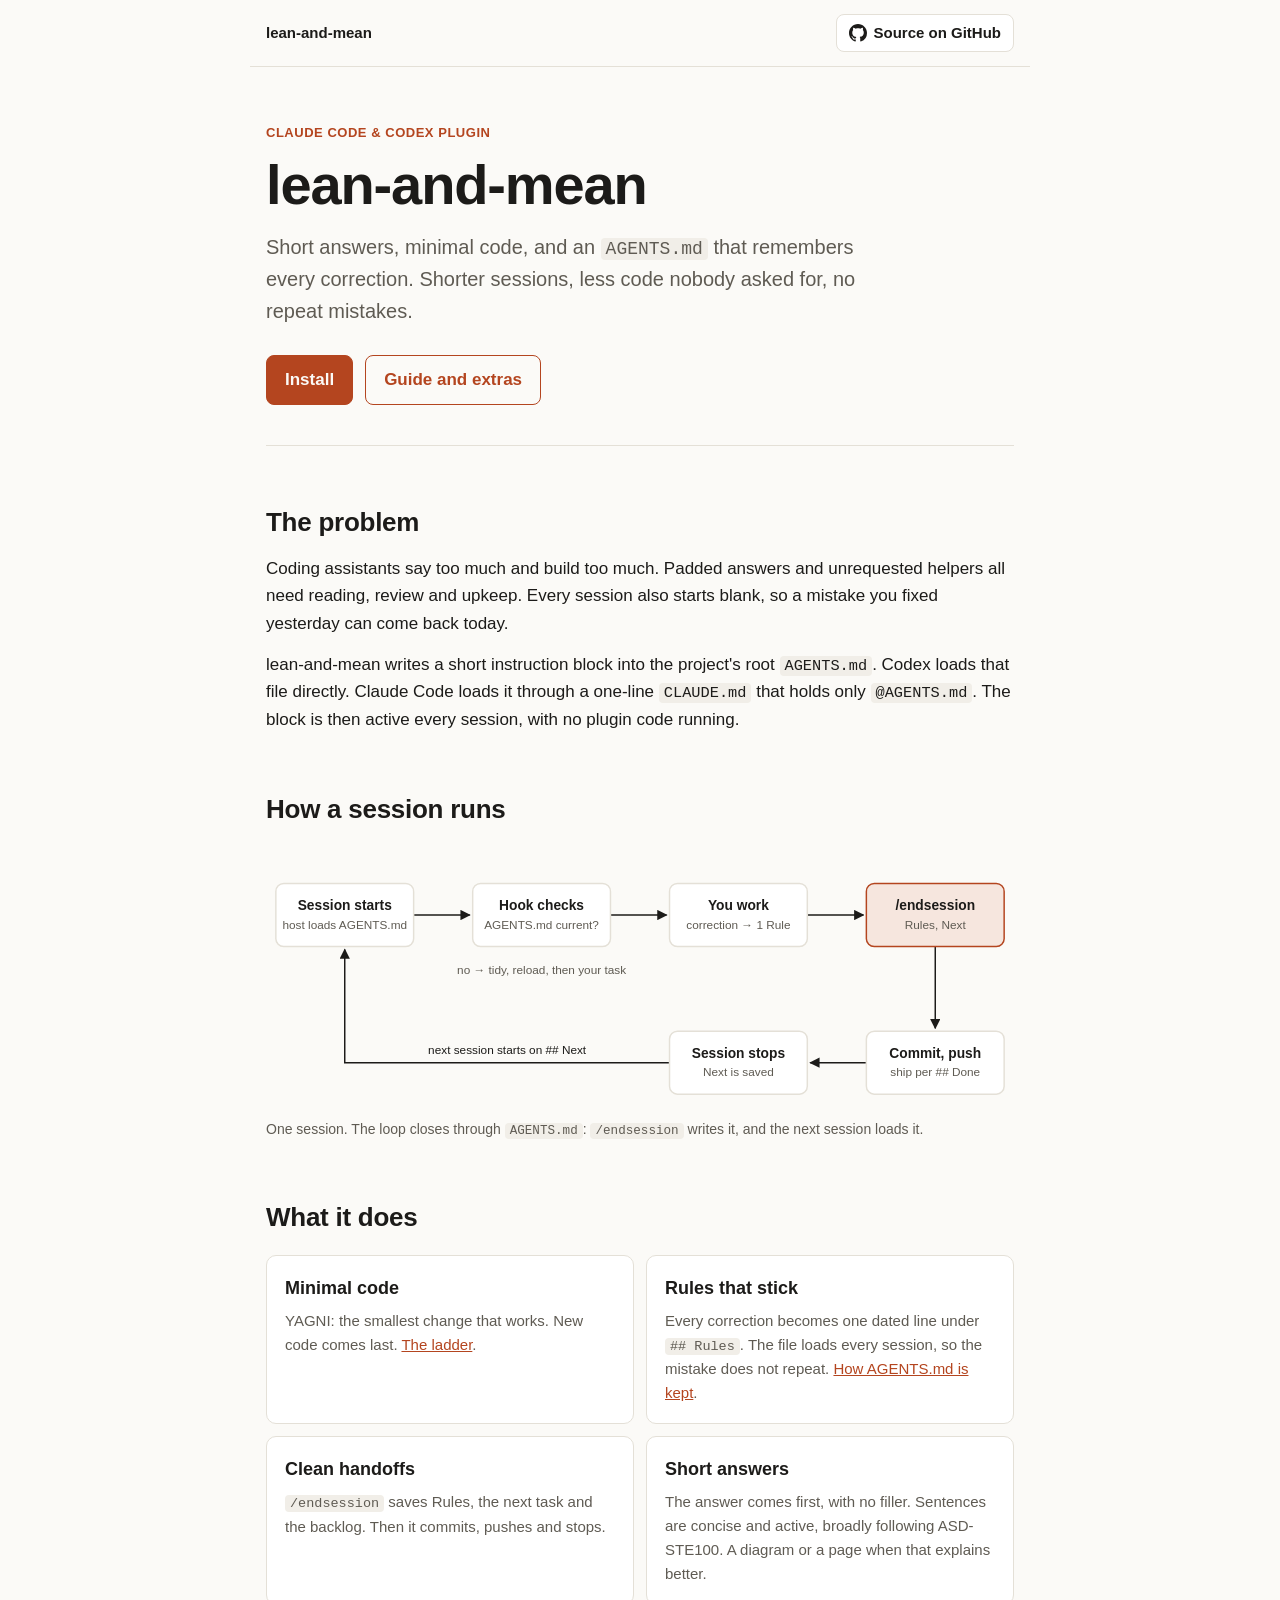
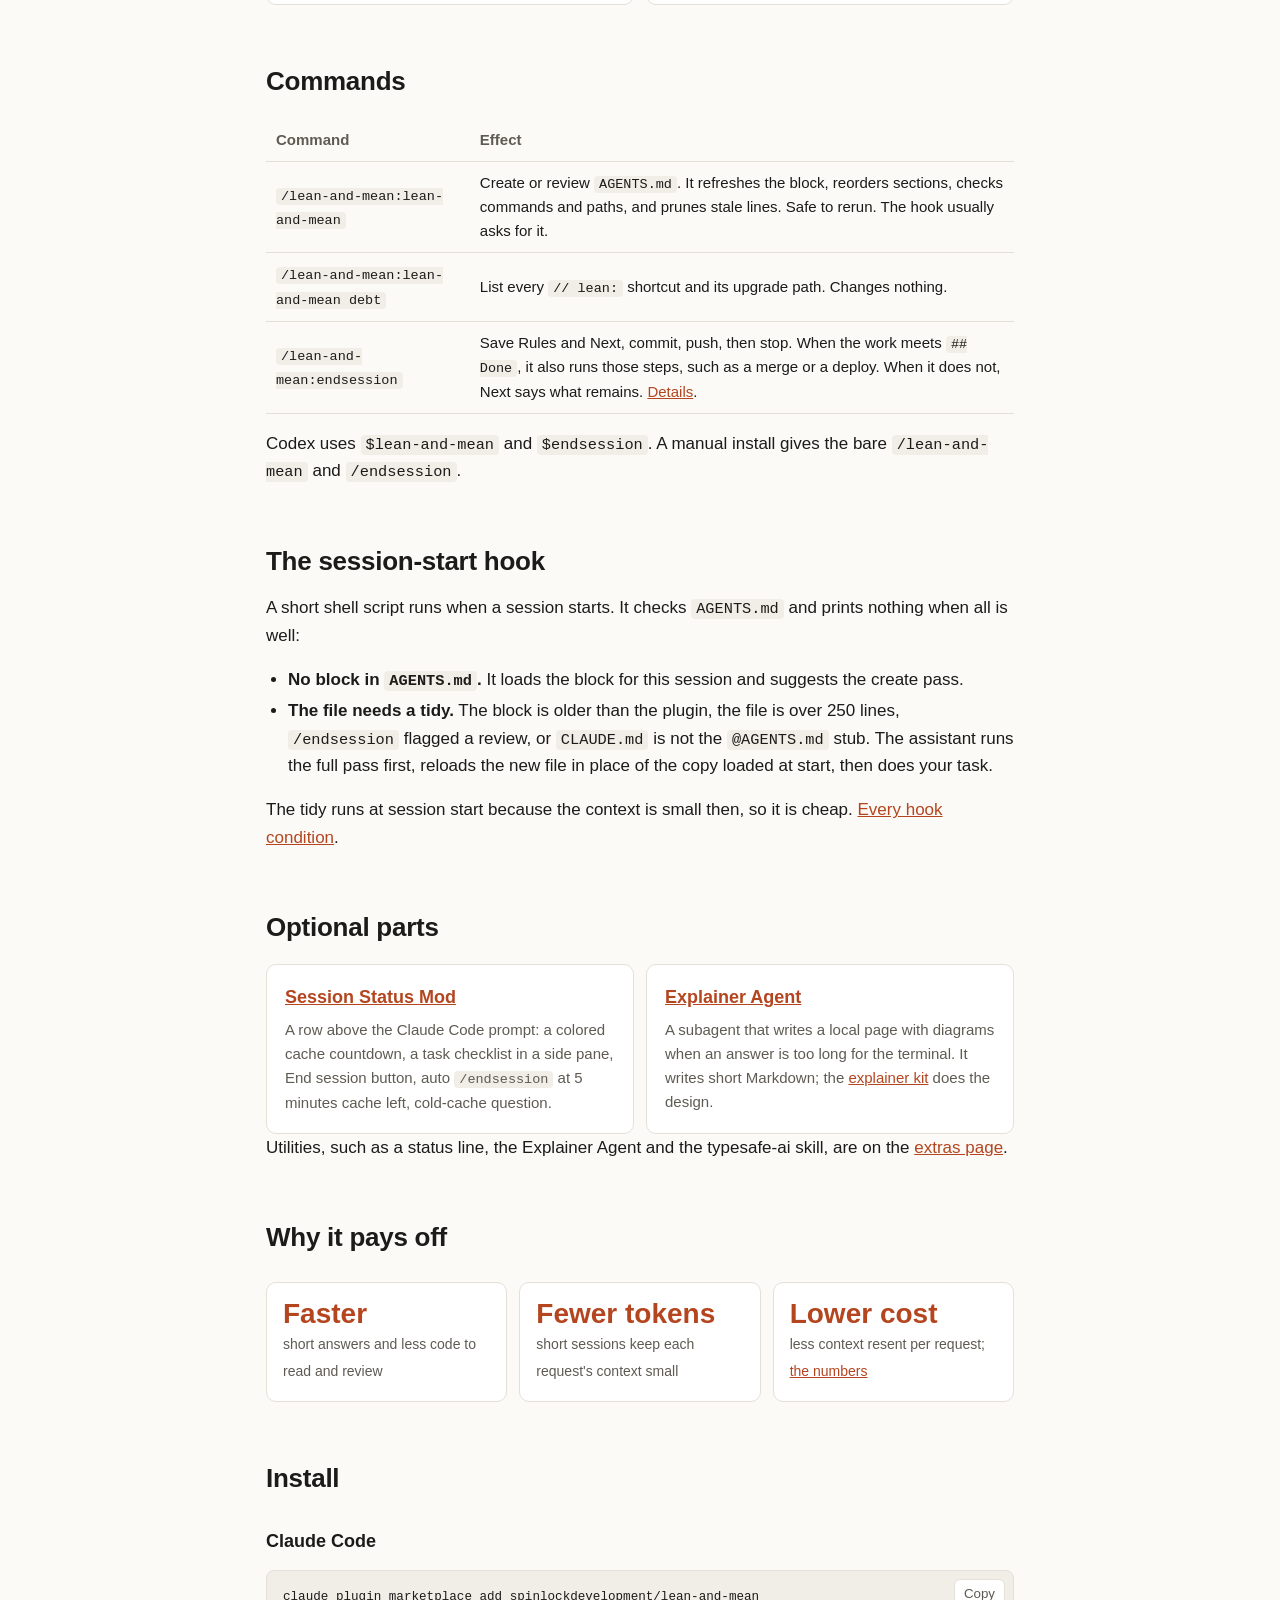
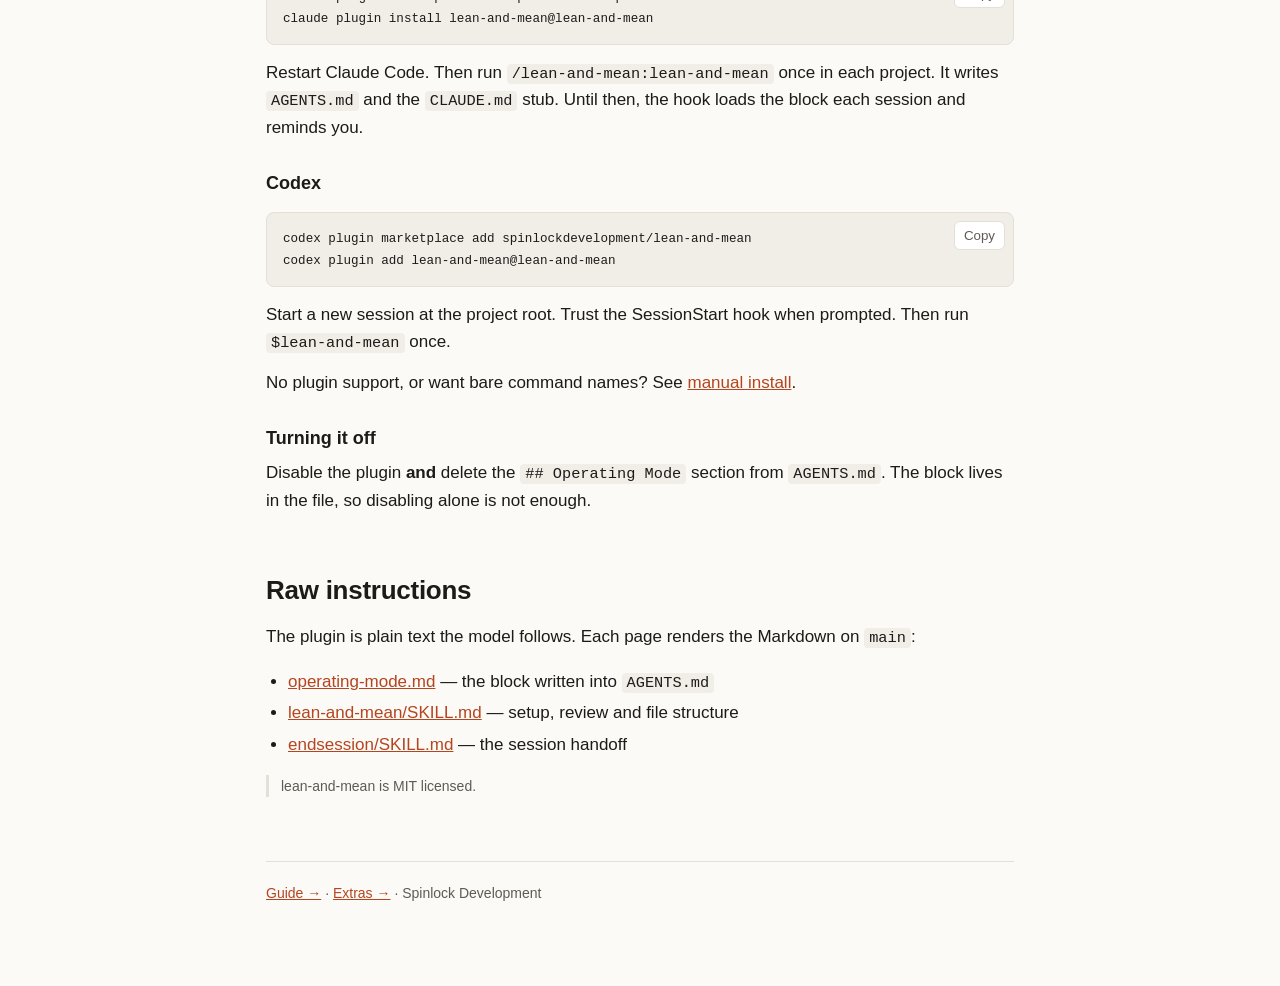
==== docs/index.html @ 6396c1b5 "Release 5.10.0: complete-change rules, checklist in a side pane Operating Mode block, after reviewin" ====
<!doctype html>
<html lang="en">
<head>
<meta charset="utf-8">
<meta name="viewport" content="width=device-width, initial-scale=1">
<title>lean-and-mean</title>
<meta name="description" content="A Claude Code and Codex plugin for concise prose, YAGNI code, and project instructions that maintain themselves. Shorter sessions, less code, fewer repeat mistakes.">
<link rel="stylesheet" href="style.css">
</head>
<body>
<nav class="topbar">
  <a class="brand" href="./">lean-and-mean</a>
  <a class="gh" href="https://github.com/spinlockdevelopment/lean-and-mean"><svg viewBox="0 0 16 16" width="18" height="18" aria-hidden="true" fill="currentColor"><path d="M8 0C3.58 0 0 3.58 0 8c0 3.54 2.29 6.53 5.47 7.59.4.07.55-.17.55-.38 0-.19-.01-.82-.01-1.49-2.01.37-2.53-.49-2.69-.94-.09-.23-.48-.94-.82-1.13-.28-.15-.68-.52-.01-.53.63-.01 1.08.58 1.23.82.72 1.21 1.87.87 2.33.66.07-.52.28-.87.51-1.07-1.78-.2-3.64-.89-3.64-3.95 0-.87.31-1.59.82-2.15-.08-.2-.36-1.02.08-2.12 0 0 .67-.21 2.2.82.64-.18 1.32-.27 2-.27.68 0 1.36.09 2 .27 1.53-1.04 2.2-.82 2.2-.82.44 1.1.16 1.92.08 2.12.51.56.82 1.27.82 2.15 0 3.07-1.87 3.75-3.65 3.95.29.25.54.73.54 1.48 0 1.07-.01 1.93-.01 2.2 0 .21.15.46.55.38A8.013 8.013 0 0016 8c0-4.42-3.58-8-8-8z"/></svg>Source on GitHub</a>
</nav>
<main>

<header>
  <div class="eyebrow">Claude Code &amp; Codex plugin</div>
  <h1>lean-and-mean</h1>
  <p class="lede">Short answers, minimal code, and an <code>AGENTS.md</code> that remembers every correction. Shorter sessions, less code nobody asked for, no repeat mistakes.</p>
  <div class="cta"><a class="btn primary" href="#install">Install</a> <a class="btn ghost" href="guide.html">Guide and extras</a></div>
</header>

<h2>The problem</h2>
<p>Coding assistants say too much and build too much. Padded answers and unrequested helpers all need reading, review and upkeep. Every session also starts blank, so a mistake you fixed yesterday can come back today.</p>
<p>lean-and-mean writes a short instruction block into the project's root <code>AGENTS.md</code>. Codex loads that file directly. Claude Code loads it through a one-line <code>CLAUDE.md</code> that holds only <code>@AGENTS.md</code>. The block is then active every session, with no plugin code running.</p>

<h2>How a session runs</h2>
<figure class="fig">
  <svg viewBox="0 0 760 260" role="img" aria-labelledby="loop-t loop-d">
    <title id="loop-t">One session with lean-and-mean</title>
    <desc id="loop-d">The session starts and the host loads AGENTS.md. The hook checks that AGENTS.md has the current block, is under 250 lines, has no review flag, and that CLAUDE.md is the stub. If any check fails, the assistant tidies AGENTS.md, reloads it, then does your task. You work, and each correction becomes one Rule line. /endsession writes Rules and Next. It commits, pushes, and ships per the Done section when the work is complete. The session stops, and the next session starts from Next.</desc>
    <defs><marker id="loop-a" viewBox="0 0 10 10" refX="9" refY="5" markerWidth="7" markerHeight="7" orient="auto-start-reverse"><path d="M0 0L10 5L0 10z" fill="currentColor"/></marker></defs>
    <g fill="none" stroke="currentColor" stroke-width="1.5" marker-end="url(#loop-a)">
      <line x1="150" y1="62" x2="207" y2="62"/>
      <line x1="350" y1="62" x2="407" y2="62"/>
      <line x1="550" y1="62" x2="607" y2="62"/>
      <line x1="680" y1="94" x2="680" y2="177"/>
      <line x1="610" y1="212" x2="553" y2="212"/>
      <polyline points="410,212 80,212 80,97"/>
    </g>
    <rect class="box" x="10" y="30" width="140" height="64" rx="8"/>
    <rect class="box" x="210" y="30" width="140" height="64" rx="8"/>
    <rect class="box" x="410" y="30" width="140" height="64" rx="8"/>
    <rect class="key" x="610" y="30" width="140" height="64" rx="8"/>
    <rect class="box" x="610" y="180" width="140" height="64" rx="8"/>
    <rect class="box" x="410" y="180" width="140" height="64" rx="8"/>
    <g text-anchor="middle" fill="currentColor">
      <text x="80" y="57" font-weight="600" font-size="14">Session starts</text>
      <text x="80" y="76" class="mut" font-size="12">host loads AGENTS.md</text>
      <text x="280" y="57" font-weight="600" font-size="14">Hook checks</text>
      <text x="280" y="76" class="mut" font-size="12">AGENTS.md current?</text>
      <text x="480" y="57" font-weight="600" font-size="14">You work</text>
      <text x="480" y="76" class="mut" font-size="12">correction → 1 Rule</text>
      <text x="680" y="57" font-weight="600" font-size="14">/endsession</text>
      <text x="680" y="76" class="mut" font-size="12">Rules, Next</text>
      <text x="680" y="207" font-weight="600" font-size="14">Commit, push</text>
      <text x="680" y="226" class="mut" font-size="12">ship per ## Done</text>
      <text x="480" y="207" font-weight="600" font-size="14">Session stops</text>
      <text x="480" y="226" class="mut" font-size="12">Next is saved</text>
      <text x="280" y="122" class="mut" font-size="12">no → tidy, reload, then your task</text>
      <text x="245" y="203" font-size="12">next session starts on ## Next</text>
    </g>
  </svg>
  <figcaption>One session. The loop closes through <code>AGENTS.md</code>: <code>/endsession</code> writes it, and the next session loads it.</figcaption>
</figure>

<h2>What it does</h2>
<div class="grid">
  <div class="card"><h3>Minimal code</h3><p>YAGNI: the smallest change that works. New code comes last. <a href="guide.html#yagni">The ladder</a>.</p></div>
  <div class="card"><h3>Rules that stick</h3><p>Every correction becomes one dated line under <code>## Rules</code>. The file loads every session, so the mistake does not repeat. <a href="guide.html#agents">How AGENTS.md is kept</a>.</p></div>
  <div class="card"><h3>Clean handoffs</h3><p><code>/endsession</code> saves Rules, the next task and the backlog. Then it commits, pushes and stops.</p></div>
  <div class="card"><h3>Short answers</h3><p>The answer comes first, with no filler. Sentences are concise and active, broadly following ASD-STE100. A diagram or a page when that explains better.</p></div>
</div>

<h2>Commands</h2>
<div class="table-wrap"><table>
  <tr><th>Command</th><th>Effect</th></tr>
  <tr><td><code>/lean-and-mean:lean-and-mean</code></td><td>Create or review <code>AGENTS.md</code>. It refreshes the block, reorders sections, checks commands and paths, and prunes stale lines. Safe to rerun. The hook usually asks for it.</td></tr>
  <tr><td><code>/lean-and-mean:lean-and-mean debt</code></td><td>List every <code>// lean:</code> shortcut and its upgrade path. Changes nothing.</td></tr>
  <tr><td><code>/lean-and-mean:endsession</code></td><td>Save Rules and Next, commit, push, then stop. When the work meets <code>## Done</code>, it also runs those steps, such as a merge or a deploy. When it does not, Next says what remains. <a href="guide.html#endsession">Details</a>.</td></tr>
</table></div>
<p>Codex uses <code>$lean-and-mean</code> and <code>$endsession</code>. A manual install gives the bare <code>/lean-and-mean</code> and <code>/endsession</code>.</p>

<h2>The session-start hook</h2>
<p>A short shell script runs when a session starts. It checks <code>AGENTS.md</code> and prints nothing when all is well:</p>
<ul>
  <li><b>No block in <code>AGENTS.md</code>.</b> It loads the block for this session and suggests the create pass.</li>
  <li><b>The file needs a tidy.</b> The block is older than the plugin, the file is over 250 lines, <code>/endsession</code> flagged a review, or <code>CLAUDE.md</code> is not the <code>@AGENTS.md</code> stub. The assistant runs the full pass first, reloads the new file in place of the copy loaded at start, then does your task.</li>
</ul>
<p>The tidy runs at session start because the context is small then, so it is cheap. <a href="guide.html#hook">Every hook condition</a>.</p>

<h2 id="extras">Optional parts</h2>
<div class="grid">
  <div class="card"><h3><a href="guide.html#band">Session Status Mod</a></h3><p>A row above the Claude Code prompt: a colored cache countdown, a task checklist in a side pane, End session button, auto <code>/endsession</code> at 5 minutes cache left, cold-cache question.</p></div>
  <div class="card"><h3><a href="guide.html#explainer">Explainer Agent</a></h3><p>A subagent that writes a local page with diagrams when an answer is too long for the terminal. It writes short Markdown; the <a href="explainer/">explainer kit</a> does the design.</p></div>
</div>
<p>Utilities, such as a status line, the Explainer Agent and the typesafe-ai skill, are on the <a href="extras.html">extras page</a>.</p>

<h2>Why it pays off</h2>
<div class="stats">
  <div class="stat"><b>Faster</b><span>short answers and less code to read and review</span></div>
  <div class="stat"><b>Fewer tokens</b><span>short sessions keep each request's context small</span></div>
  <div class="stat"><b>Lower cost</b><span>less context resent per request; <a href="guide.html#cost">the numbers</a></span></div>
</div>

<h2 id="install">Install</h2>
<h3>Claude Code</h3>
<pre><code>claude plugin marketplace add spinlockdevelopment/lean-and-mean
claude plugin install lean-and-mean@lean-and-mean</code></pre>
<p>Restart Claude Code. Then run <code>/lean-and-mean:lean-and-mean</code> once in each project. It writes <code>AGENTS.md</code> and the <code>CLAUDE.md</code> stub. Until then, the hook loads the block each session and reminds you.</p>
<h3>Codex</h3>
<pre><code>codex plugin marketplace add spinlockdevelopment/lean-and-mean
codex plugin add lean-and-mean@lean-and-mean</code></pre>
<p>Start a new session at the project root. Trust the SessionStart hook when prompted. Then run <code>$lean-and-mean</code> once.</p>
<p>No plugin support, or want bare command names? See <a href="guide.html#manual">manual install</a>.</p>

<h3>Turning it off</h3>
<p>Disable the plugin <b>and</b> delete the <code>## Operating Mode</code> section from <code>AGENTS.md</code>. The block lives in the file, so disabling alone is not enough.</p>

<h2>Raw instructions</h2>
<p>The plugin is plain text the model follows. Each page renders the Markdown on <code>main</code>:</p>
<ul>
  <li><a href="md.html?f=operating-mode">operating-mode.md</a> — the block written into <code>AGENTS.md</code></li>
  <li><a href="md.html?f=lean-and-mean">lean-and-mean/SKILL.md</a> — setup, review and file structure</li>
  <li><a href="md.html?f=endsession">endsession/SKILL.md</a> — the session handoff</li>
</ul>
<p class="note">lean-and-mean is MIT licensed.</p>

<footer><a href="guide.html">Guide →</a> · <a href="extras.html">Extras →</a> · Spinlock Development</footer>

</main>
<script>
document.querySelectorAll('pre:not(.mock)').forEach(function (pre) {
  var b = document.createElement('button');
  b.className = 'copy'; b.type = 'button'; b.textContent = 'Copy';
  b.setAttribute('aria-label', 'Copy commands');
  b.addEventListener('click', function () {
    navigator.clipboard.writeText(pre.querySelector('code').innerText).then(function () {
      b.textContent = 'Copied'; setTimeout(function () { b.textContent = 'Copy'; }, 1500);
    }, function () { b.textContent = 'Select and copy'; });
  });
  pre.appendChild(b);
});
</script>
</body>
</html>
---- docs/style.css ----
:root {
  --bg: #fbfaf7; --fg: #1c1b19; --muted: #5f5b53; --line: #e4e0d7;
  --card: #ffffff; --accent: #b4451f; --accent-soft: #f6e6de; --code: #f1eee8;
}
@media (prefers-color-scheme: dark) {
  :root:not([data-theme="light"]) {
    --bg: #171614; --fg: #ece8e1; --muted: #a39d92; --line: #2e2b27;
    --card: #1f1d1a; --accent: #e8784f; --accent-soft: #3a241b; --code: #25221e;
  }
}
:root[data-theme="dark"] {
  --bg: #171614; --fg: #ece8e1; --muted: #a39d92; --line: #2e2b27;
  --card: #1f1d1a; --accent: #e8784f; --accent-soft: #3a241b; --code: #25221e;
}
* { box-sizing: border-box; }
body {
  margin: 0; background: var(--bg); color: var(--fg);
  font: 17px/1.6 -apple-system, BlinkMacSystemFont, "Segoe UI", Roboto, Helvetica, Arial, sans-serif;
}
main { max-width: 780px; margin: 0 auto; padding: 0 16px 64px; }
.topbar { display: flex; justify-content: space-between; align-items: center; max-width: 780px; margin: 0 auto; padding: 14px 16px; border-bottom: 1px solid var(--line); font-size: 15px; font-weight: 600; }
.topbar a { text-decoration: none; }
.topbar .brand { color: var(--fg); }
.topbar .gh { display: inline-flex; align-items: center; gap: 7px; padding: 6px 12px; border: 1px solid var(--line); border-radius: 8px; color: var(--fg); background: var(--card); }
.topbar .gh:hover { border-color: var(--accent); color: var(--accent); }
header { padding: 56px 0 40px; border-bottom: 1px solid var(--line); }
.eyebrow { color: var(--accent); font-weight: 600; letter-spacing: .04em; text-transform: uppercase; font-size: 13px; }
h1 { font-size: clamp(36px, 7vw, 56px); line-height: 1.05; margin: 12px 0 16px; letter-spacing: -0.02em; }
h2 { font-size: 26px; margin: 56px 0 12px; letter-spacing: -0.01em; }
h3 { font-size: 18px; margin: 28px 0 6px; }
p { margin: 0 0 14px; }
.lede { font-size: 20px; color: var(--muted); max-width: 640px; }
a { color: var(--accent); }
.cta { display: flex; flex-wrap: wrap; gap: 12px; margin-top: 28px; }
.btn { display: inline-block; padding: 10px 18px; border-radius: 8px; text-decoration: none; font-weight: 600; border: 1px solid var(--accent); }
.btn.primary { background: var(--accent); color: var(--bg); }
.btn.ghost { color: var(--accent); }
.stats { display: grid; grid-template-columns: repeat(3, 1fr); gap: 12px; margin: 24px 0 8px; }
.stat { background: var(--card); border: 1px solid var(--line); border-radius: 10px; padding: 16px; }
.stat b { display: block; font-size: 28px; color: var(--accent); line-height: 1.1; }
.stat span { color: var(--muted); font-size: 14px; }
.grid { display: grid; grid-template-columns: repeat(2, 1fr); gap: 12px; margin-top: 16px; }
@media (max-width: 560px) { .grid, .stats { grid-template-columns: 1fr; } }
.card { background: var(--card); border: 1px solid var(--line); border-radius: 10px; padding: 18px; }
.card h3 { margin-top: 0; }
.card p { color: var(--muted); font-size: 15px; margin: 0; }
.table-wrap { overflow-x: auto; margin: 16px 0; }
table { width: 100%; border-collapse: collapse; font-size: 15px; font-variant-numeric: tabular-nums; }
th, td { text-align: left; padding: 9px 10px; border-bottom: 1px solid var(--line); }
th { color: var(--muted); font-weight: 600; }
td.num, th.num { text-align: right; }
tr.hl td { background: var(--accent-soft); }
code { background: var(--code); padding: 1px 5px; border-radius: 4px; font-size: .9em; font-family: ui-monospace, SFMono-Regular, Menlo, Consolas, monospace; }
pre { position: relative; background: var(--code); border: 1px solid var(--line); border-radius: 8px; padding: 14px 16px; overflow-x: auto; font-size: 14px; }
pre code { background: none; padding: 0; }
.copy { position: absolute; top: 8px; right: 8px; font: 600 12px/1 inherit; padding: 6px 9px; border-radius: 6px; border: 1px solid var(--line); background: var(--card); color: var(--muted); cursor: pointer; }
.note { color: var(--muted); font-size: 14px; border-left: 3px solid var(--line); padding-left: 12px; }
ul, ol { padding-left: 22px; } li { margin: 4px 0; }
footer { margin-top: 64px; padding-top: 20px; border-top: 1px solid var(--line); color: var(--muted); font-size: 14px; }
figure.fig { margin: 24px 0; overflow-x: auto; }
.fig svg { display: block; width: 100%; min-width: 520px; height: auto; color: var(--fg); font: 13px -apple-system, BlinkMacSystemFont, "Segoe UI", Roboto, Helvetica, Arial, sans-serif; }
.fig figcaption { color: var(--muted); font-size: 14px; margin-top: 8px; }
.fig .box { fill: var(--card); stroke: var(--line); stroke-width: 1.5; }
.fig .key { fill: var(--accent-soft); stroke: var(--accent); stroke-width: 1.5; }
.fig .acc { fill: var(--accent); }
.fig .acc-s { stroke: var(--accent); }
.fig .ln { stroke: var(--line); }
.fig .mut { fill: var(--muted); }
.fig .bar:hover { opacity: .8; }
:focus-visible { outline: 2px solid var(--accent); outline-offset: 2px; }
.tabs { display: flex; flex-wrap: wrap; gap: 8px; margin: 24px 0; }
.tabs a { padding: 6px 12px; border: 1px solid var(--line); border-radius: 8px; text-decoration: none; font-size: 15px; font-weight: 600; background: var(--card); }
.tabs a[aria-current] { background: var(--accent); border-color: var(--accent); color: var(--bg); }
.md h1 { font-size: 30px; margin-top: 32px; }
.md h2 { font-size: 22px; margin-top: 40px; }
.md pre { font-size: 13px; }
.md table { margin: 16px 0; display: block; overflow-x: auto; }
.fm { display: grid; grid-template-columns: max-content 1fr; gap: 6px 16px; background: var(--card); border: 1px solid var(--line); border-radius: 10px; padding: 14px 16px; font-size: 14px; }
.fm dt { color: var(--muted); font-weight: 600; }
.fm dd { margin: 0; }
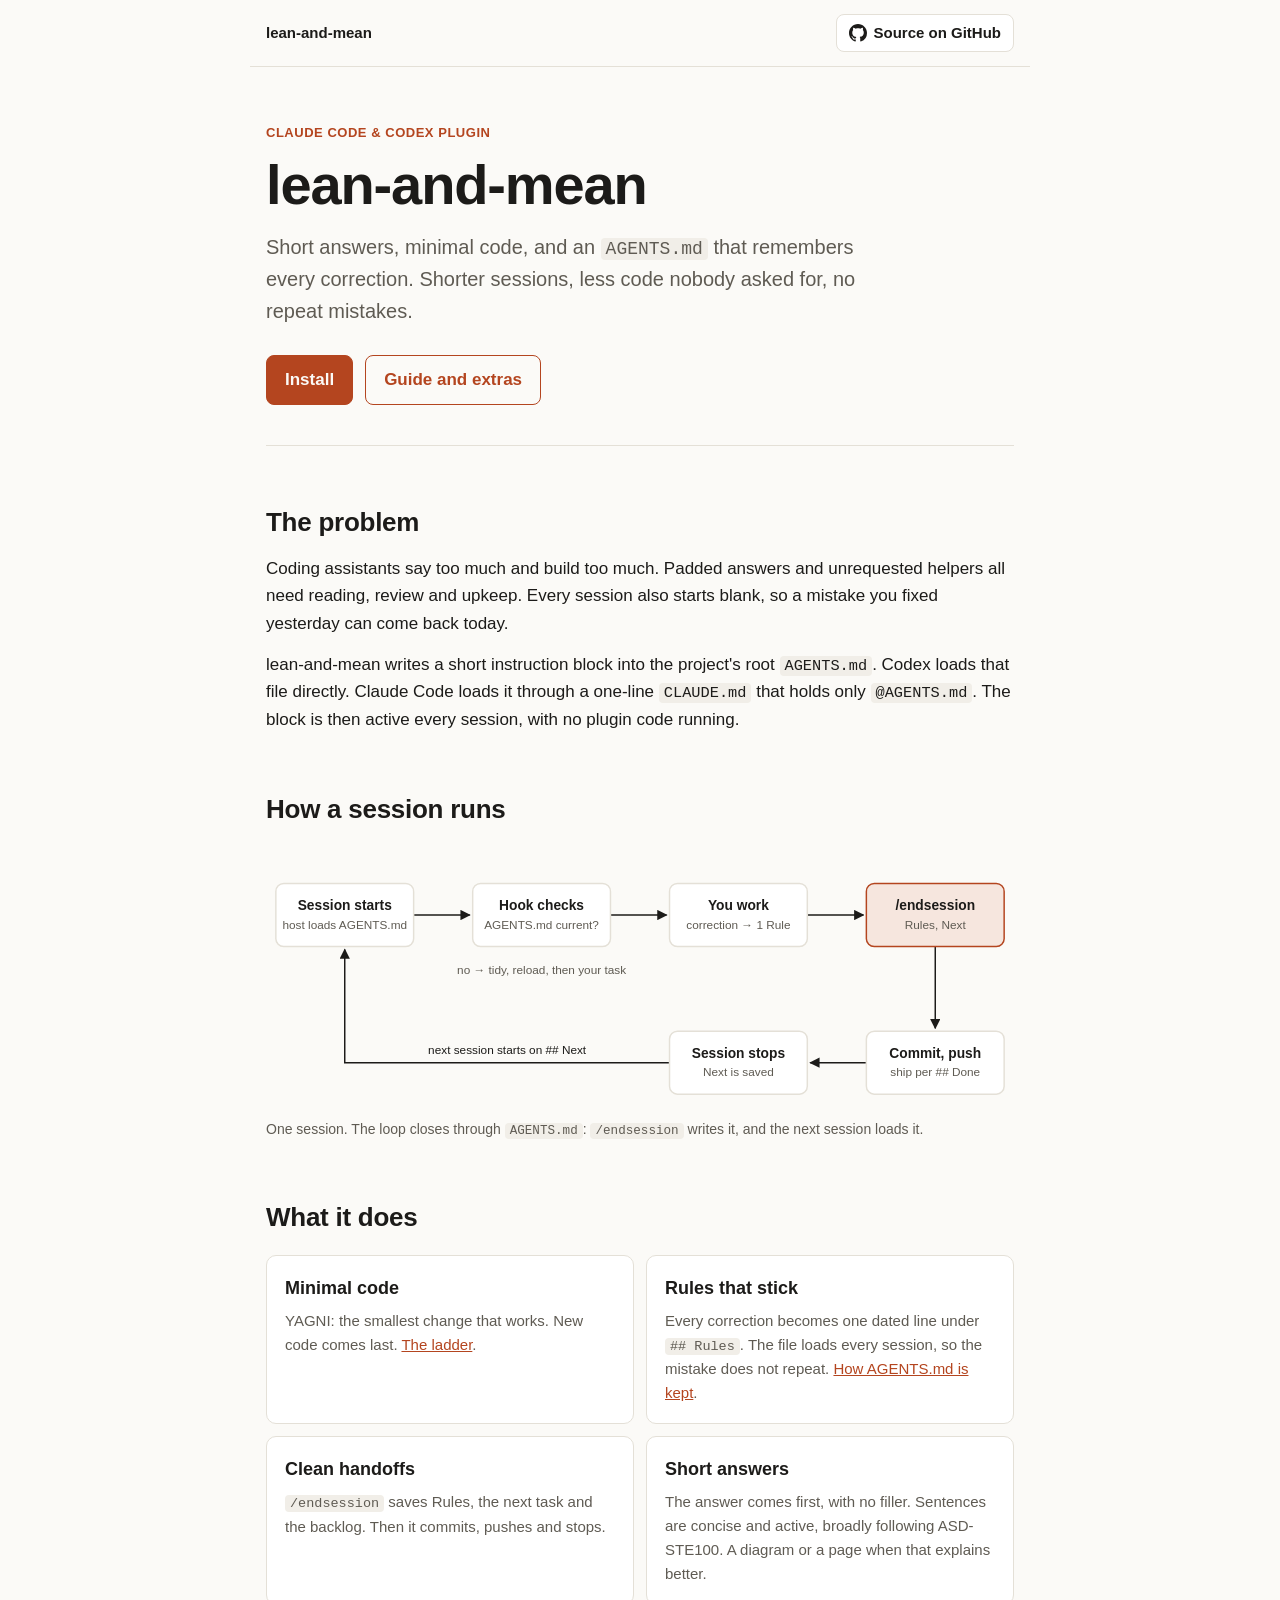
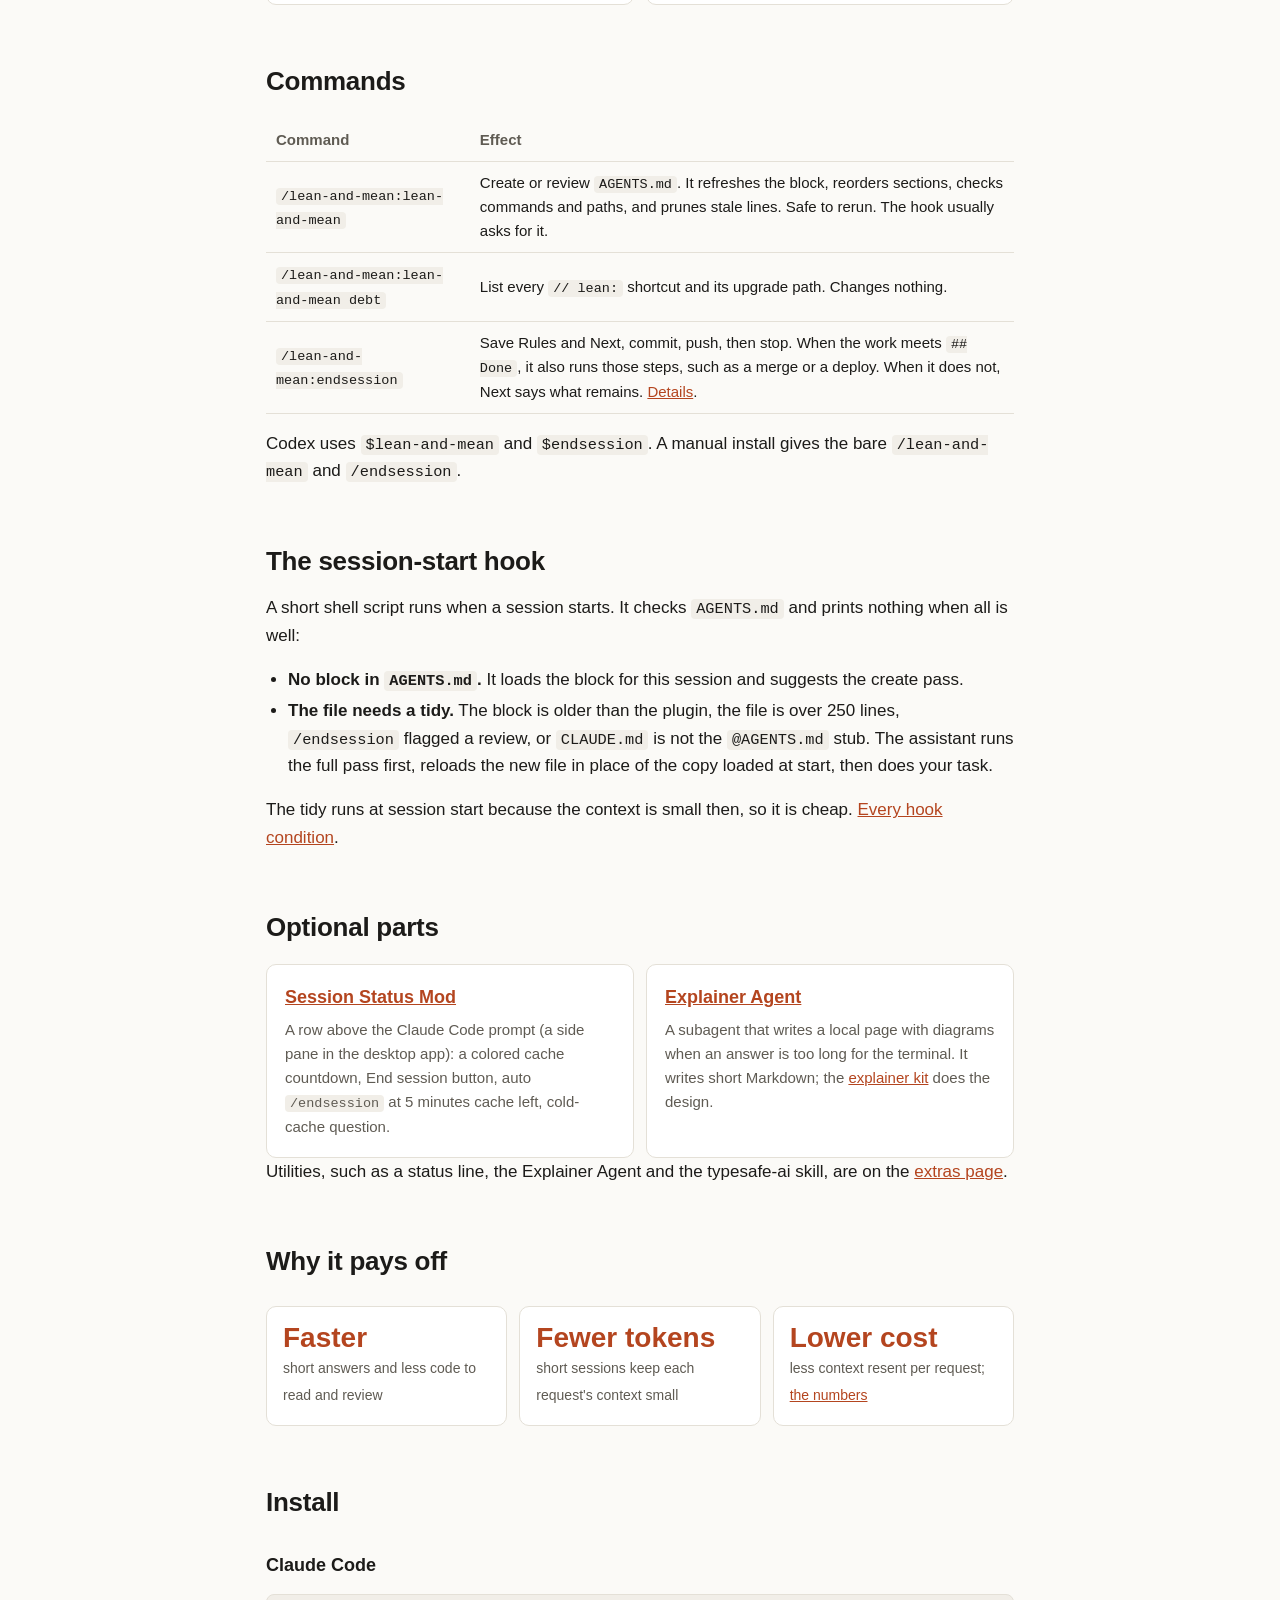
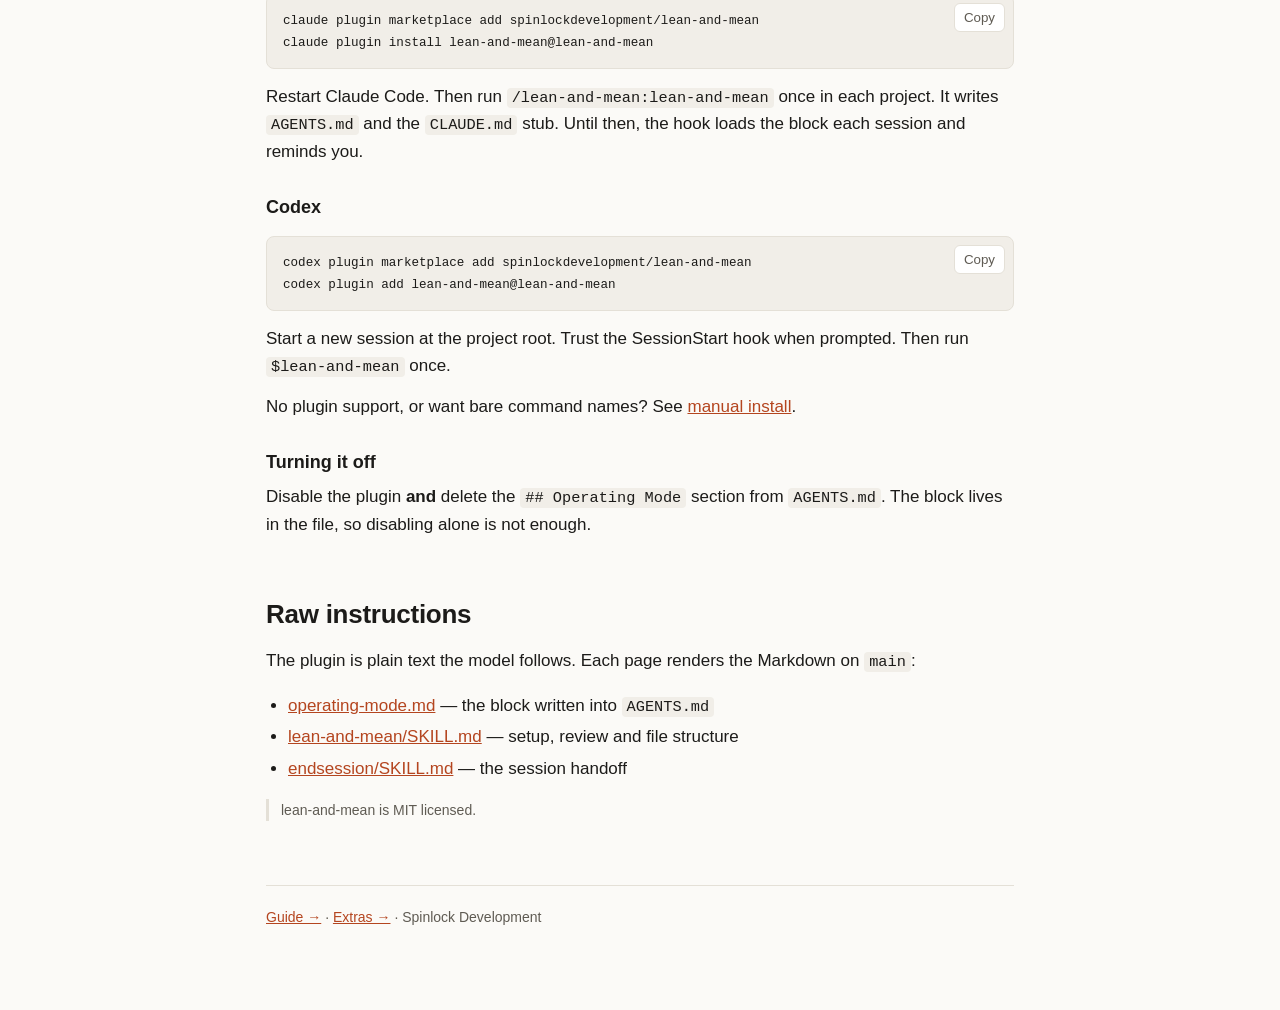
==== commit f897b5a2: "Release 5.11.0: drop the Haiku checklist, Session pane on desktop, weekly limit in the status line T" ====
--- a/docs/index.html
+++ b/docs/index.html
@@ -92,7 +92,7 @@
 
 <h2 id="extras">Optional parts</h2>
 <div class="grid">
-  <div class="card"><h3><a href="guide.html#band">Session Status Mod</a></h3><p>A row above the Claude Code prompt: a colored cache countdown, a task checklist in a side pane, End session button, auto <code>/endsession</code> at 5 minutes cache left, cold-cache question.</p></div>
+  <div class="card"><h3><a href="guide.html#band">Session Status Mod</a></h3><p>A row above the Claude Code prompt (a side pane in the desktop app): a colored cache countdown, End session button, auto <code>/endsession</code> at 5 minutes cache left, cold-cache question.</p></div>
   <div class="card"><h3><a href="guide.html#explainer">Explainer Agent</a></h3><p>A subagent that writes a local page with diagrams when an answer is too long for the terminal. It writes short Markdown; the <a href="explainer/">explainer kit</a> does the design.</p></div>
 </div>
 <p>Utilities, such as a status line, the Explainer Agent and the typesafe-ai skill, are on the <a href="extras.html">extras page</a>.</p>
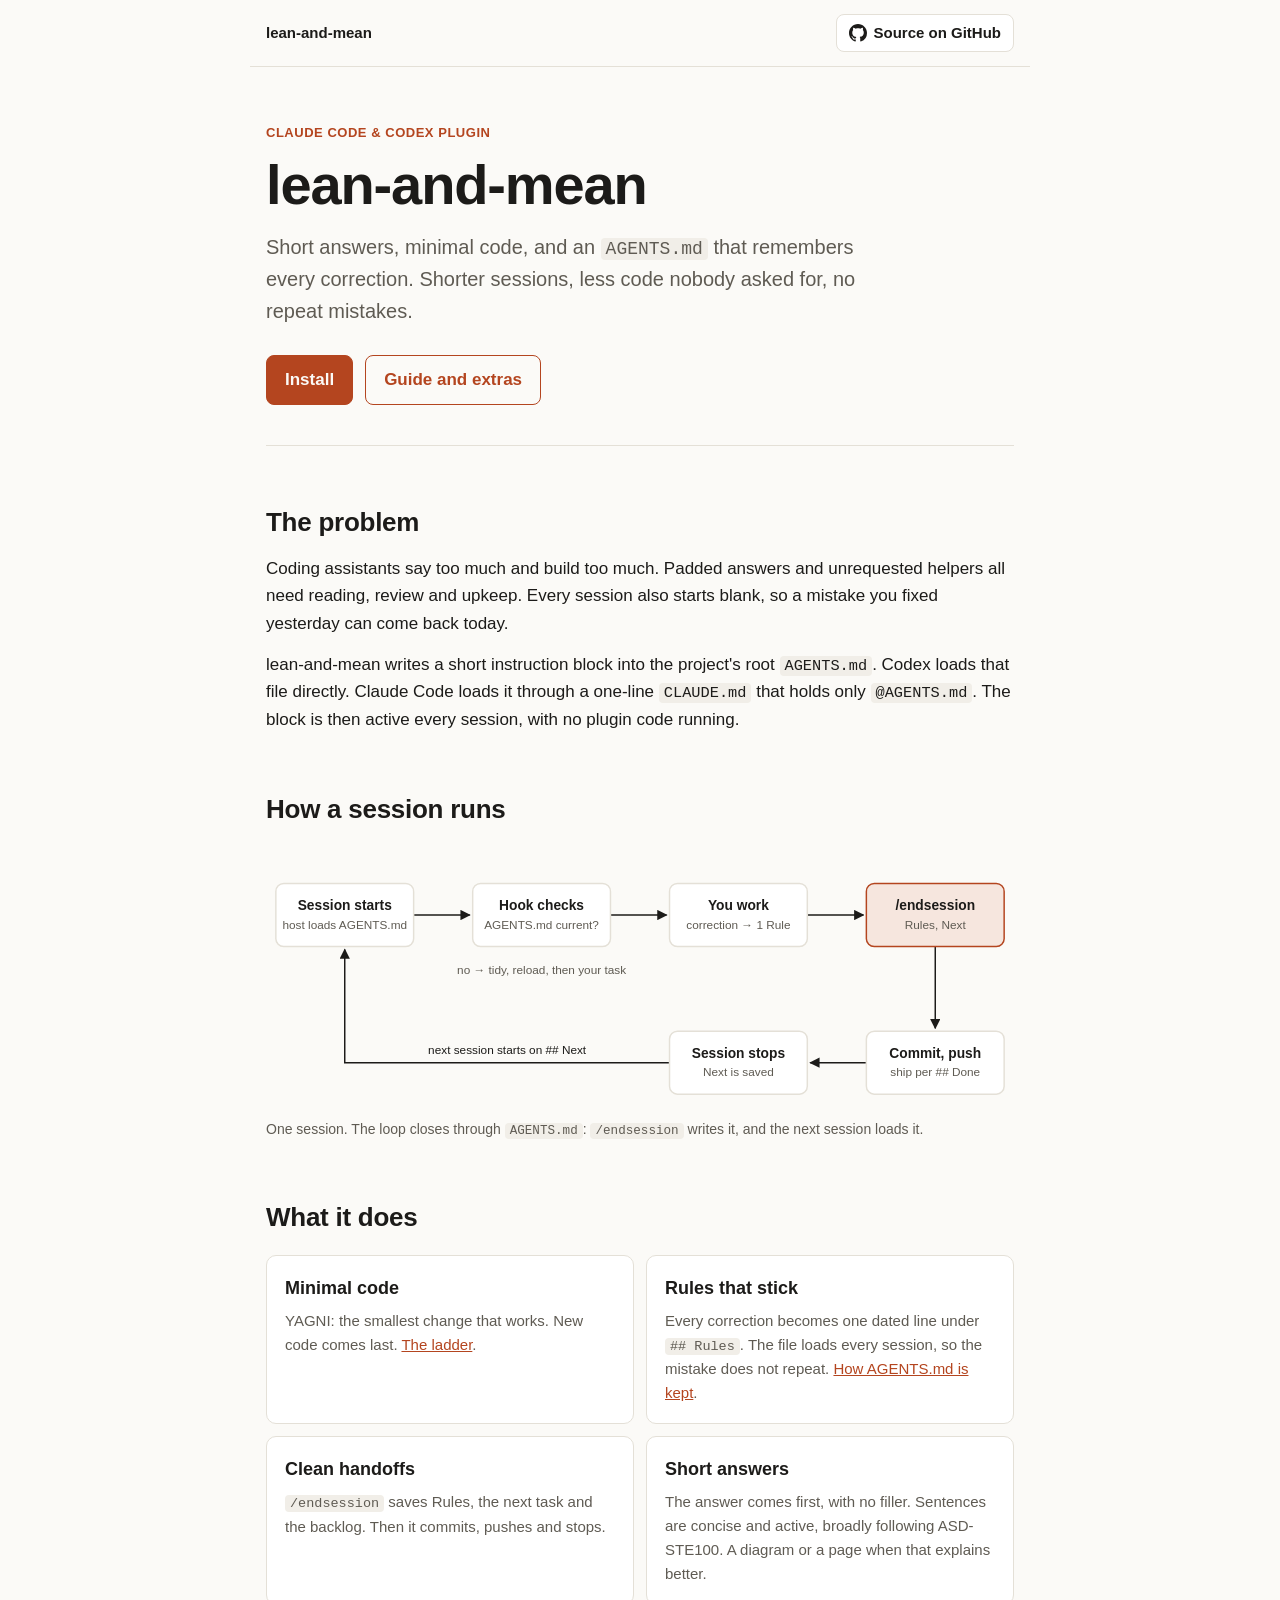
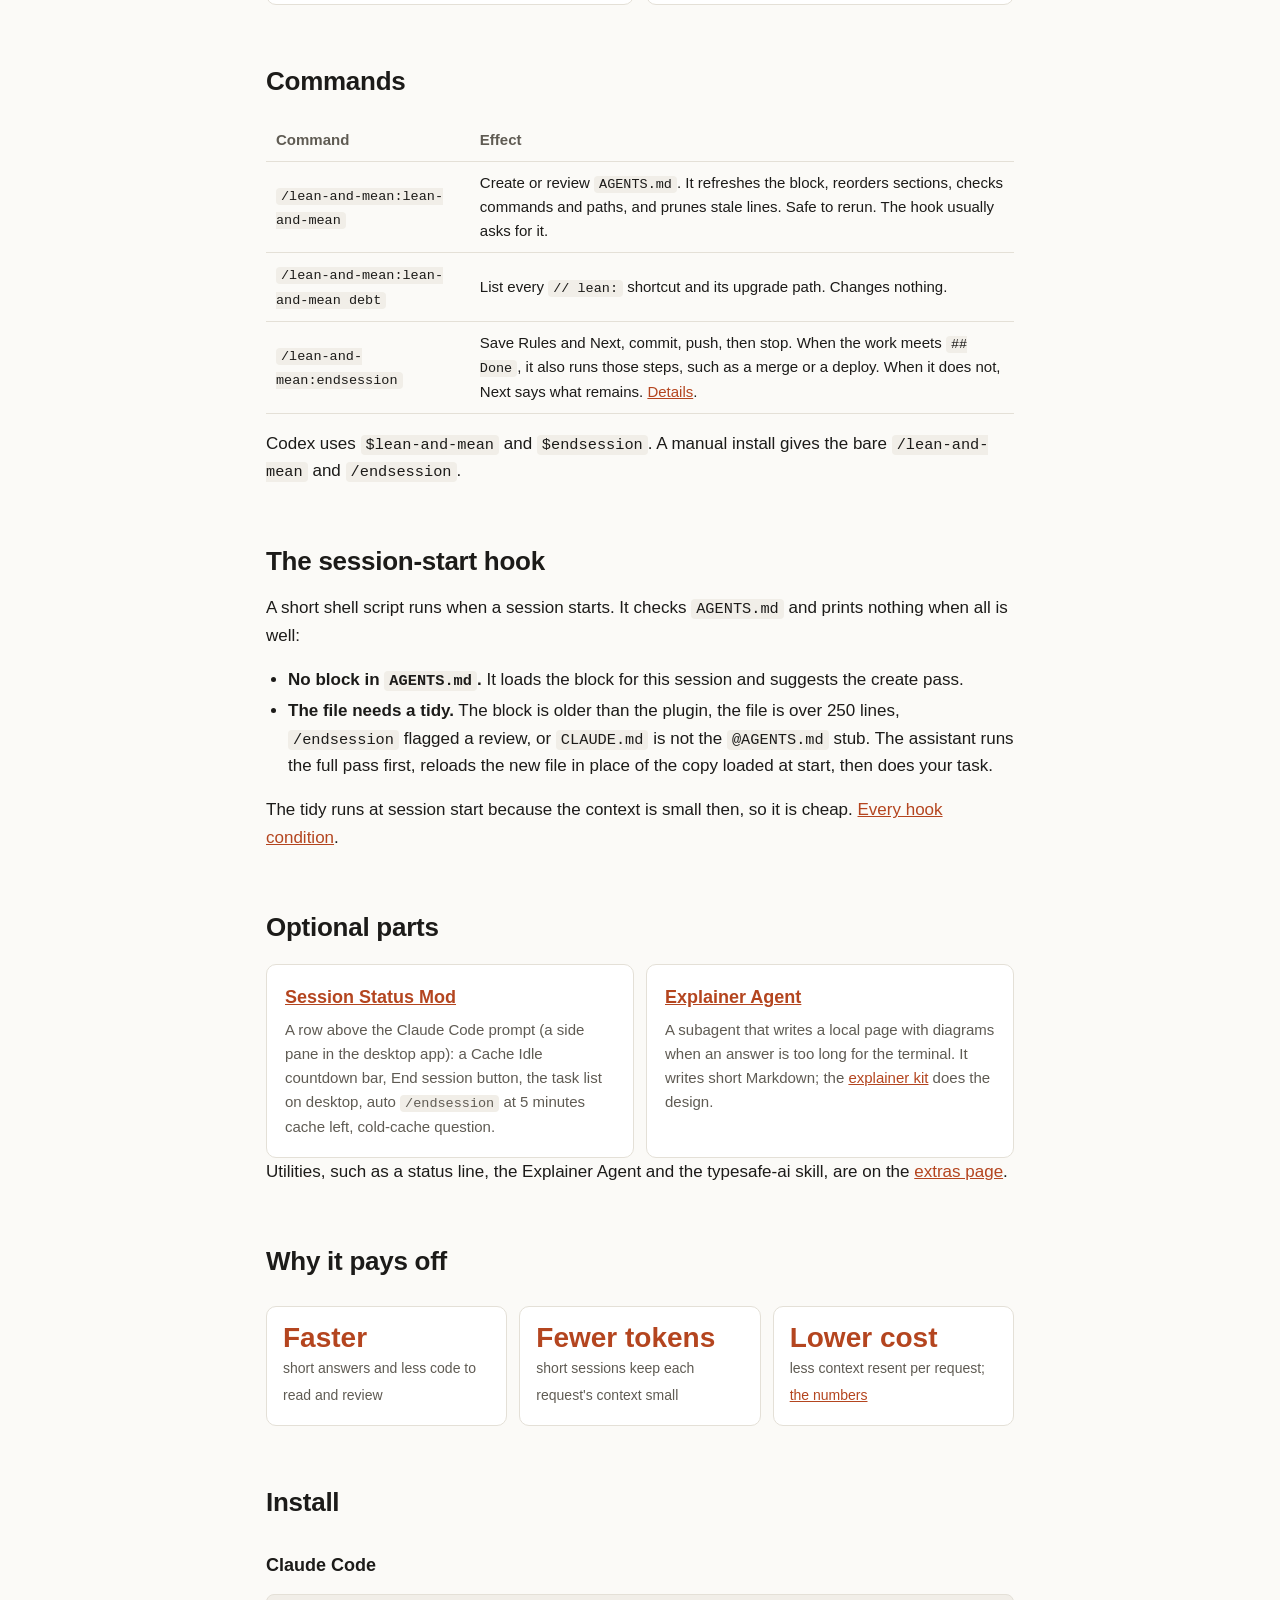
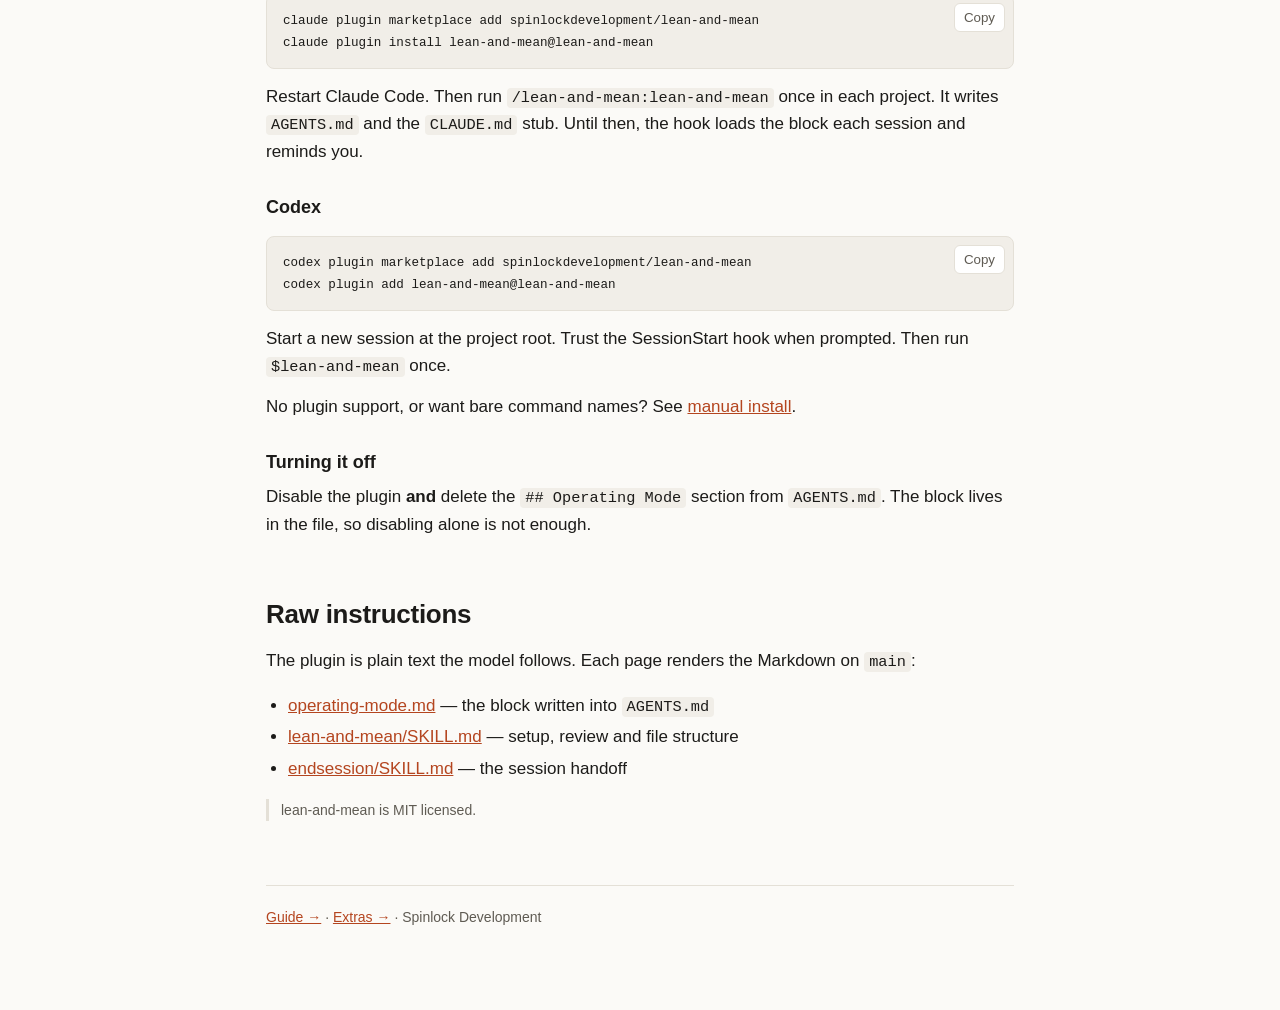
==== commit 30595faf: "Release 5.13.0: drawn Cache Idle bar, task list and restart-proof countdown in the Session pane Desk" ====
--- a/docs/index.html
+++ b/docs/index.html
@@ -92,7 +92,7 @@
 
 <h2 id="extras">Optional parts</h2>
 <div class="grid">
-  <div class="card"><h3><a href="guide.html#band">Session Status Mod</a></h3><p>A row above the Claude Code prompt (a side pane in the desktop app): a colored cache countdown, End session button, auto <code>/endsession</code> at 5 minutes cache left, cold-cache question.</p></div>
+  <div class="card"><h3><a href="guide.html#band">Session Status Mod</a></h3><p>A row above the Claude Code prompt (a side pane in the desktop app): a Cache Idle countdown bar, End session button, the task list on desktop, auto <code>/endsession</code> at 5 minutes cache left, cold-cache question.</p></div>
   <div class="card"><h3><a href="guide.html#explainer">Explainer Agent</a></h3><p>A subagent that writes a local page with diagrams when an answer is too long for the terminal. It writes short Markdown; the <a href="explainer/">explainer kit</a> does the design.</p></div>
 </div>
 <p>Utilities, such as a status line, the Explainer Agent and the typesafe-ai skill, are on the <a href="extras.html">extras page</a>.</p>
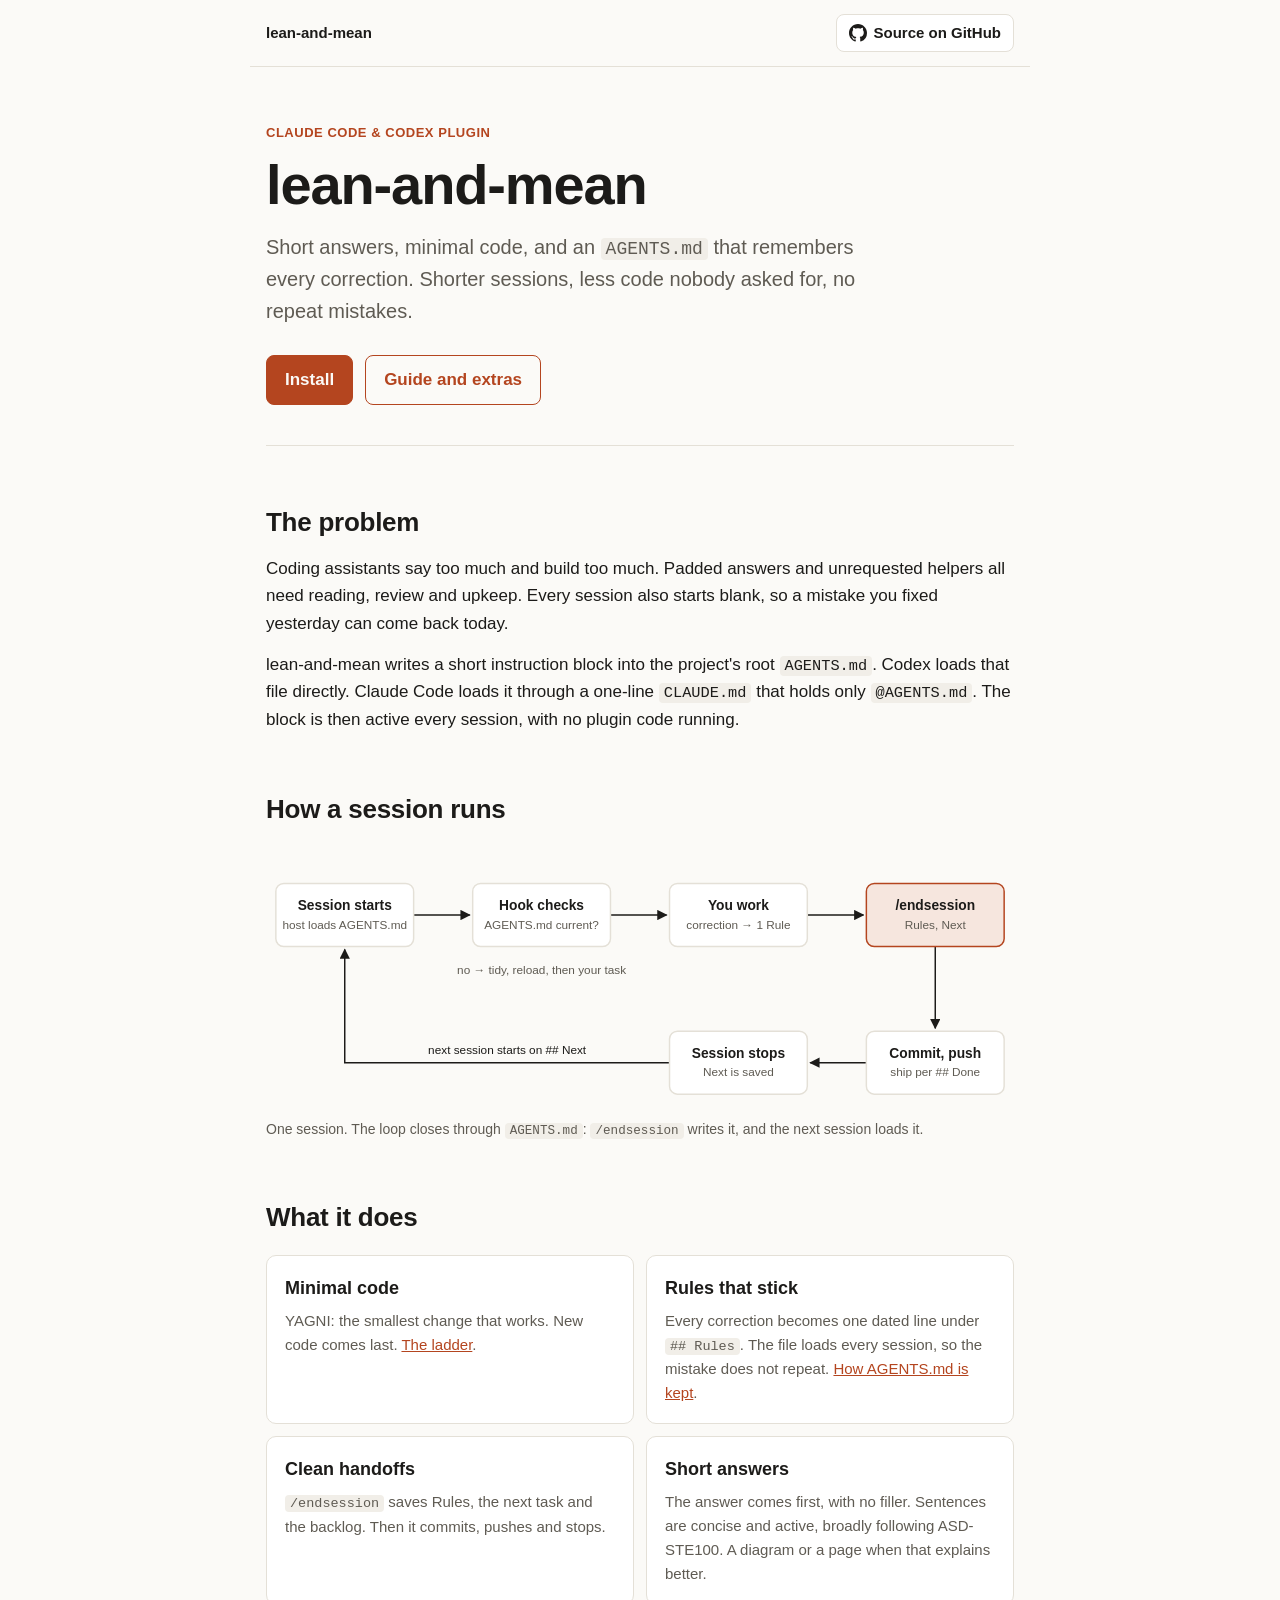
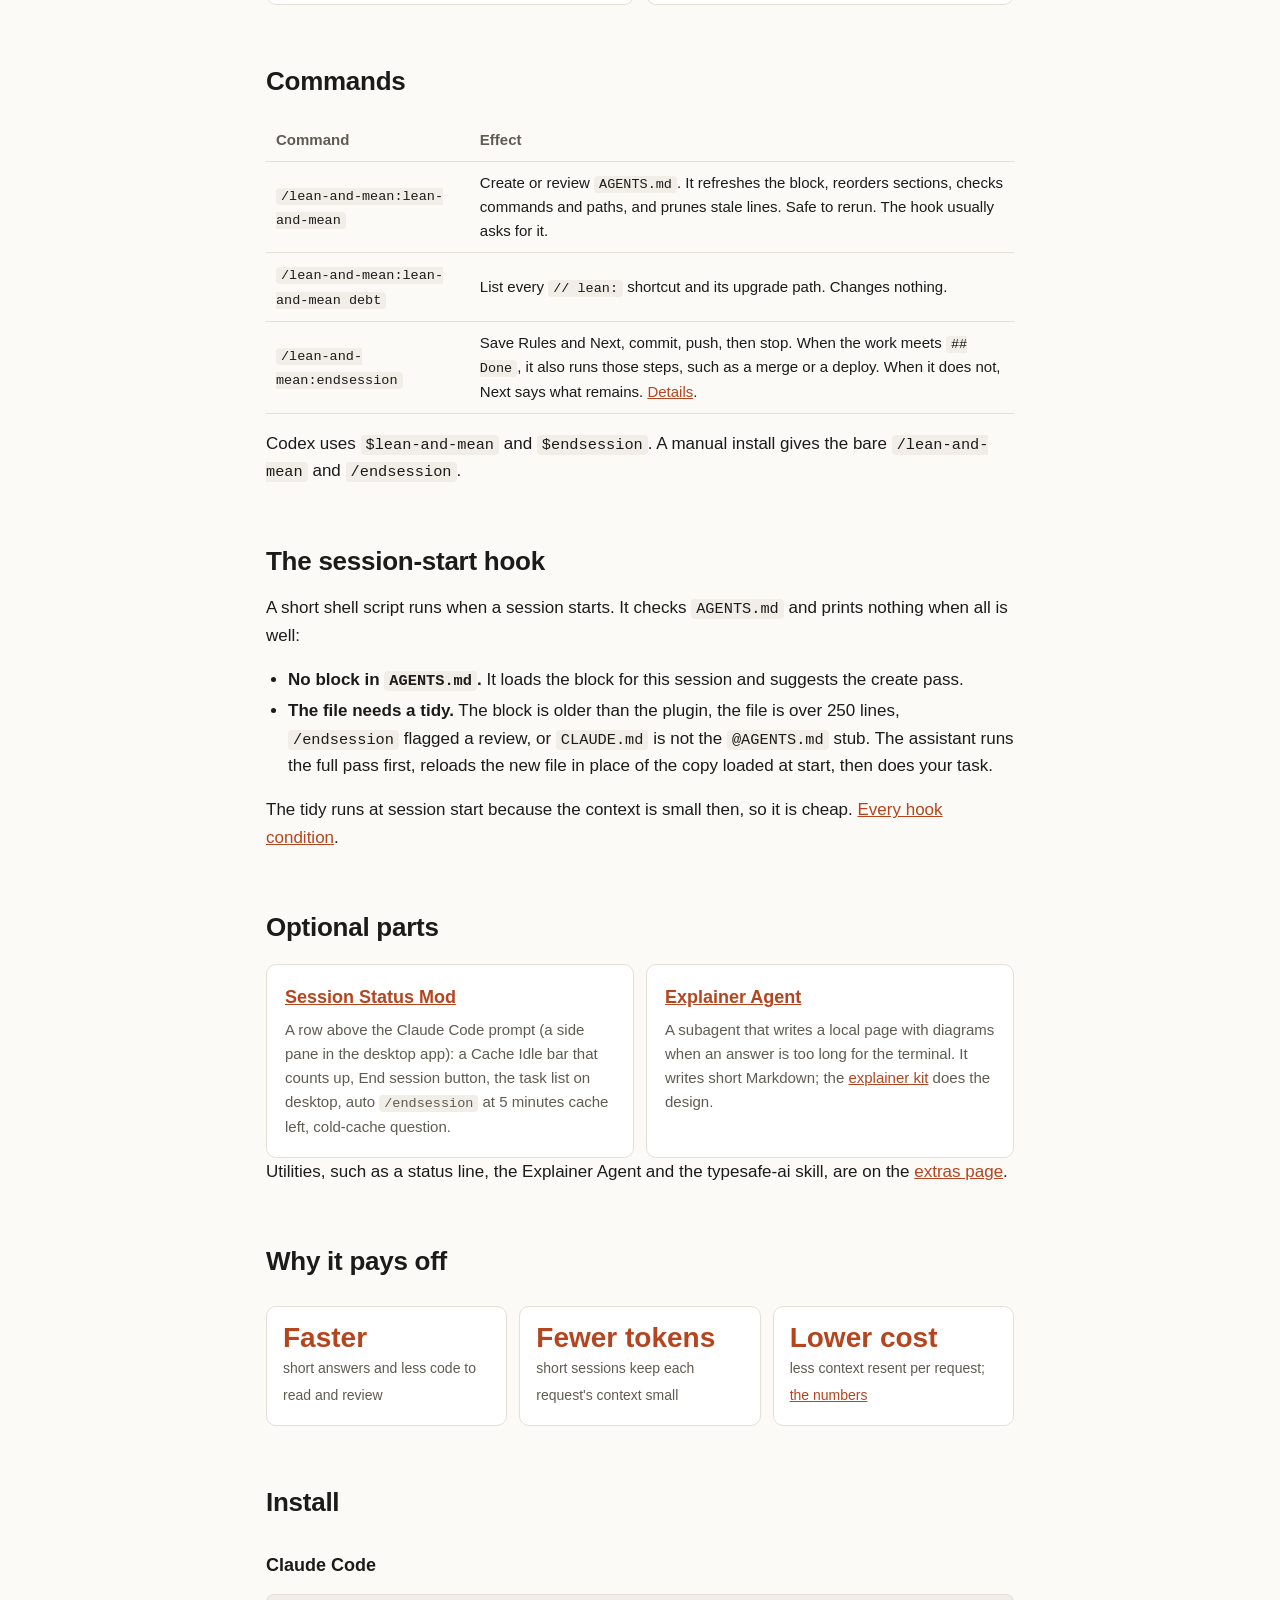
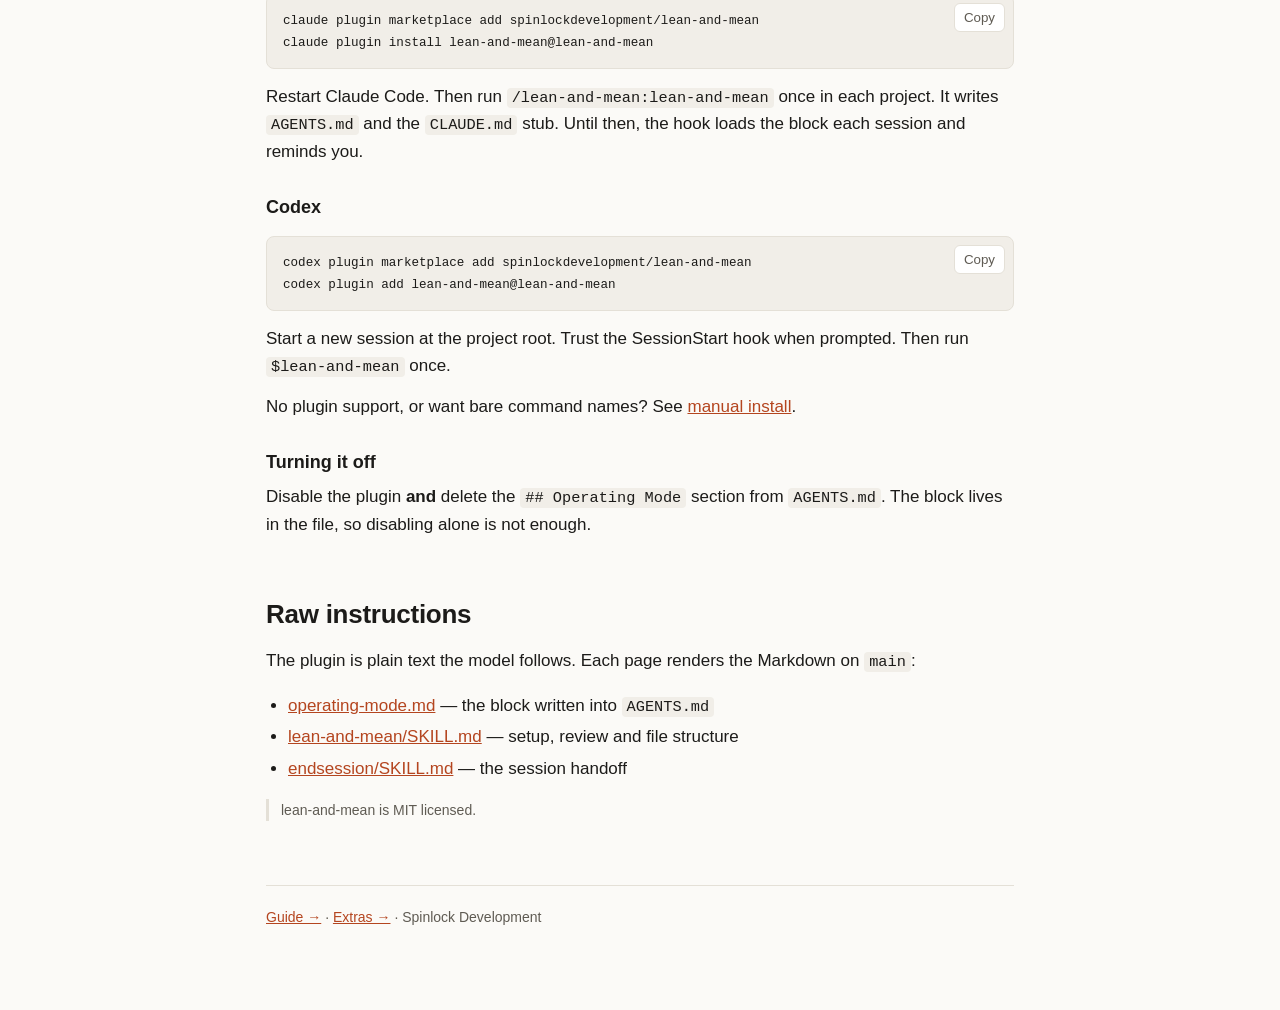
==== commit 5476a4bb: "Release 5.14.0: Cache Idle counts up from the last reply The Session Status Mod now shows minutes id" ====
--- a/docs/index.html
+++ b/docs/index.html
@@ -92,7 +92,7 @@
 
 <h2 id="extras">Optional parts</h2>
 <div class="grid">
-  <div class="card"><h3><a href="guide.html#band">Session Status Mod</a></h3><p>A row above the Claude Code prompt (a side pane in the desktop app): a Cache Idle countdown bar, End session button, the task list on desktop, auto <code>/endsession</code> at 5 minutes cache left, cold-cache question.</p></div>
+  <div class="card"><h3><a href="guide.html#band">Session Status Mod</a></h3><p>A row above the Claude Code prompt (a side pane in the desktop app): a Cache Idle bar that counts up, End session button, the task list on desktop, auto <code>/endsession</code> at 5 minutes cache left, cold-cache question.</p></div>
   <div class="card"><h3><a href="guide.html#explainer">Explainer Agent</a></h3><p>A subagent that writes a local page with diagrams when an answer is too long for the terminal. It writes short Markdown; the <a href="explainer/">explainer kit</a> does the design.</p></div>
 </div>
 <p>Utilities, such as a status line, the Explainer Agent and the typesafe-ai skill, are on the <a href="extras.html">extras page</a>.</p>
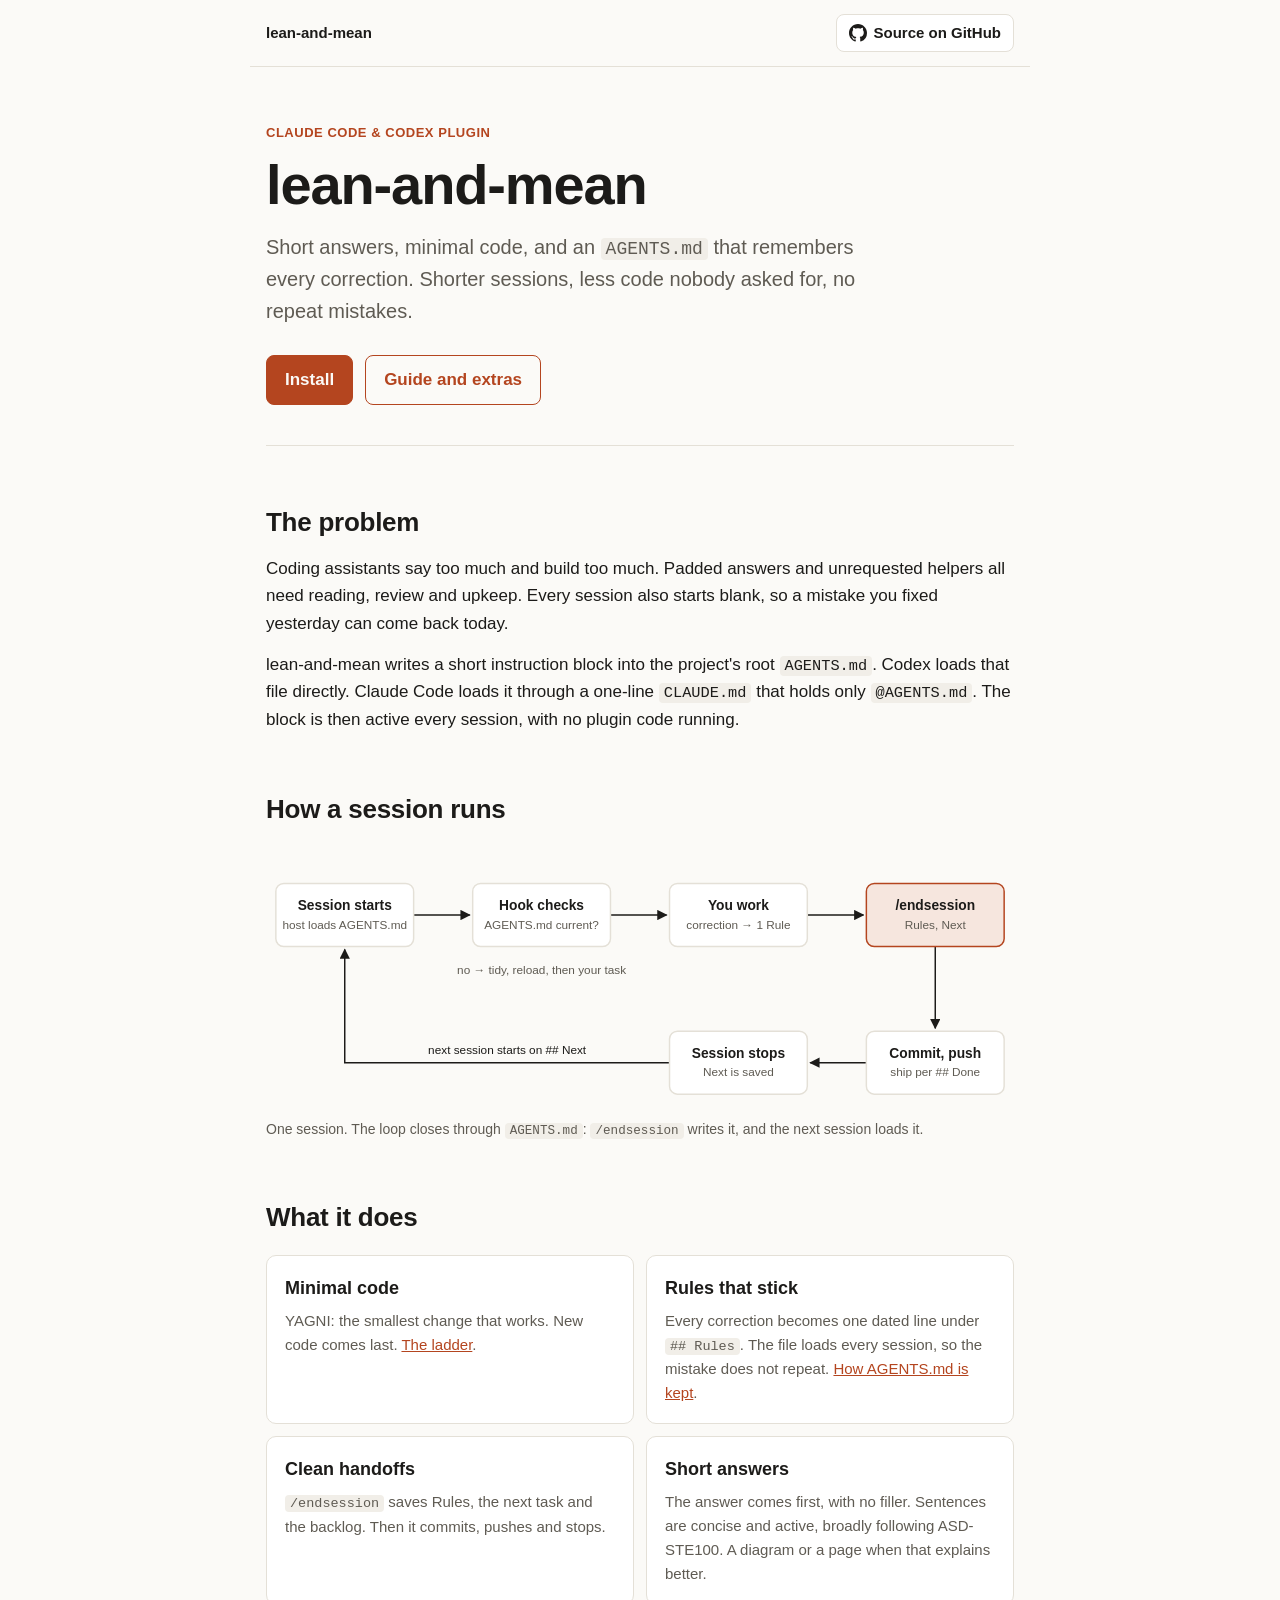
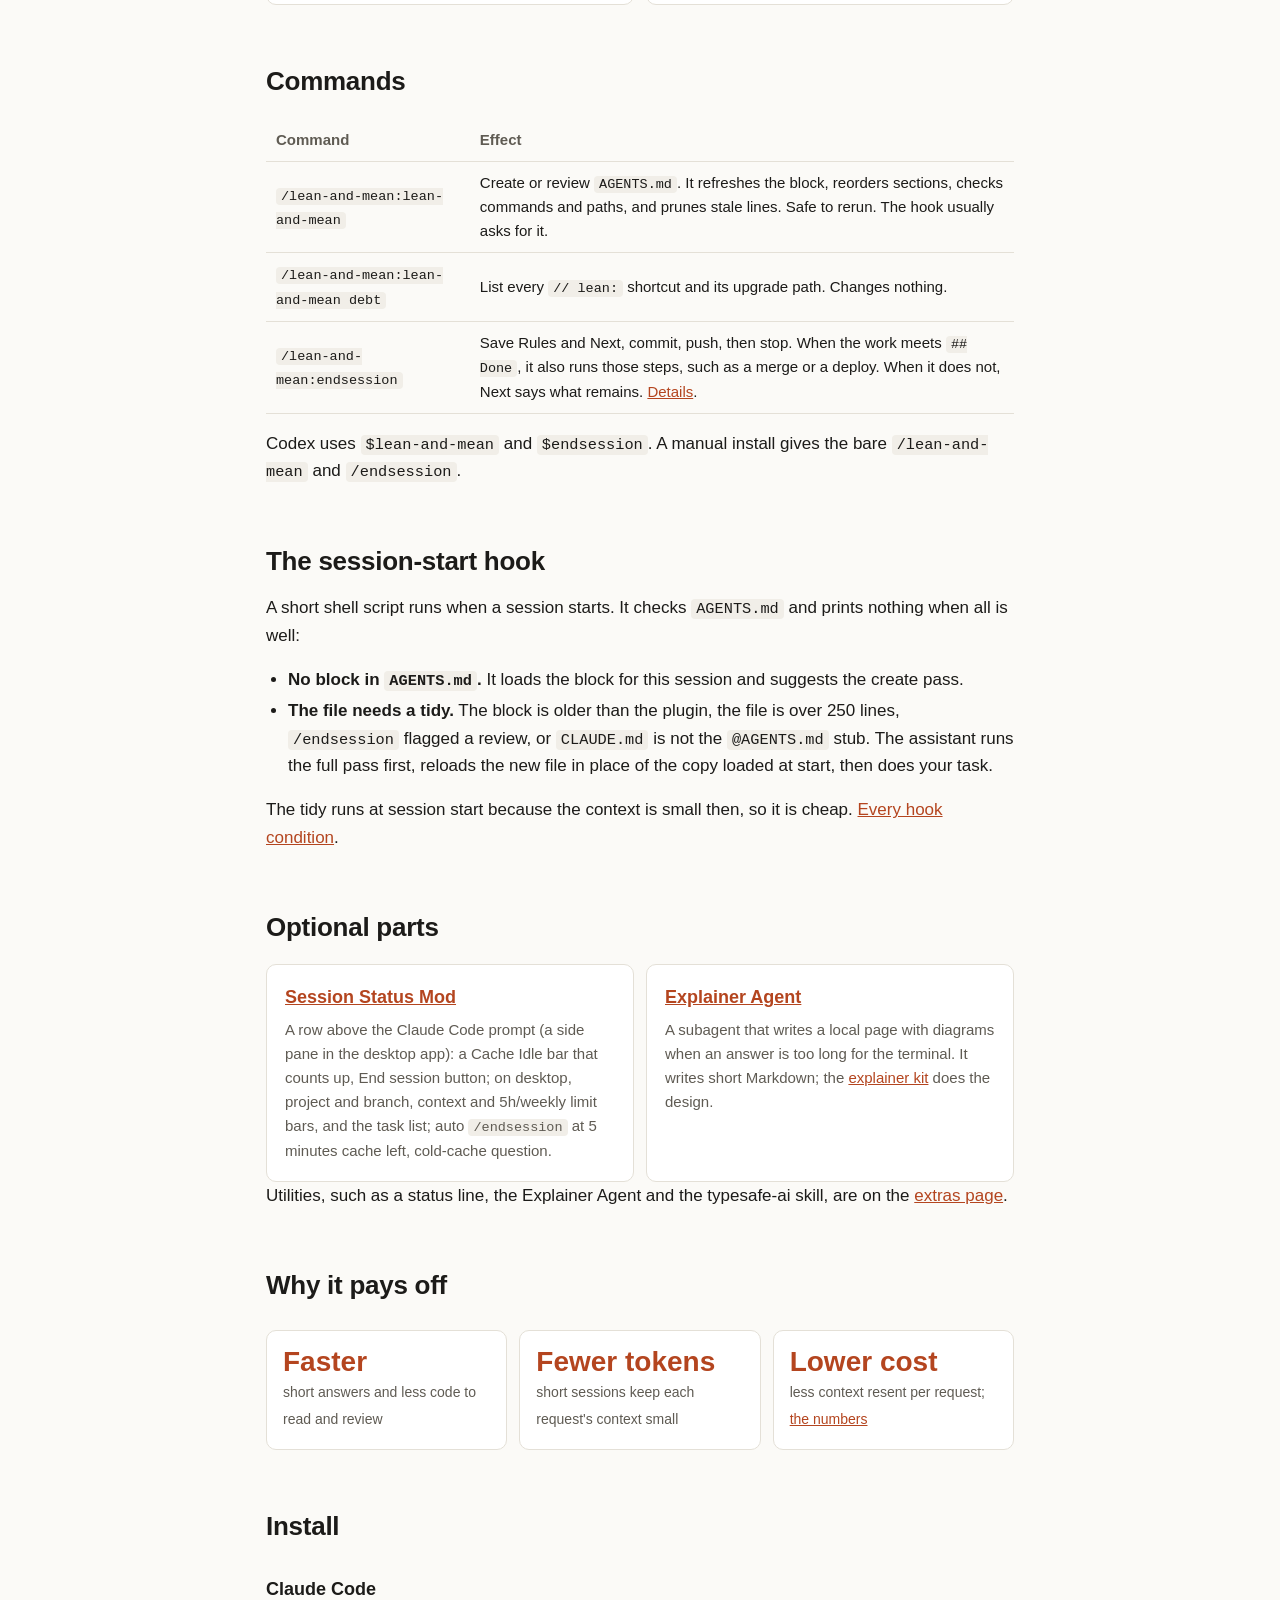
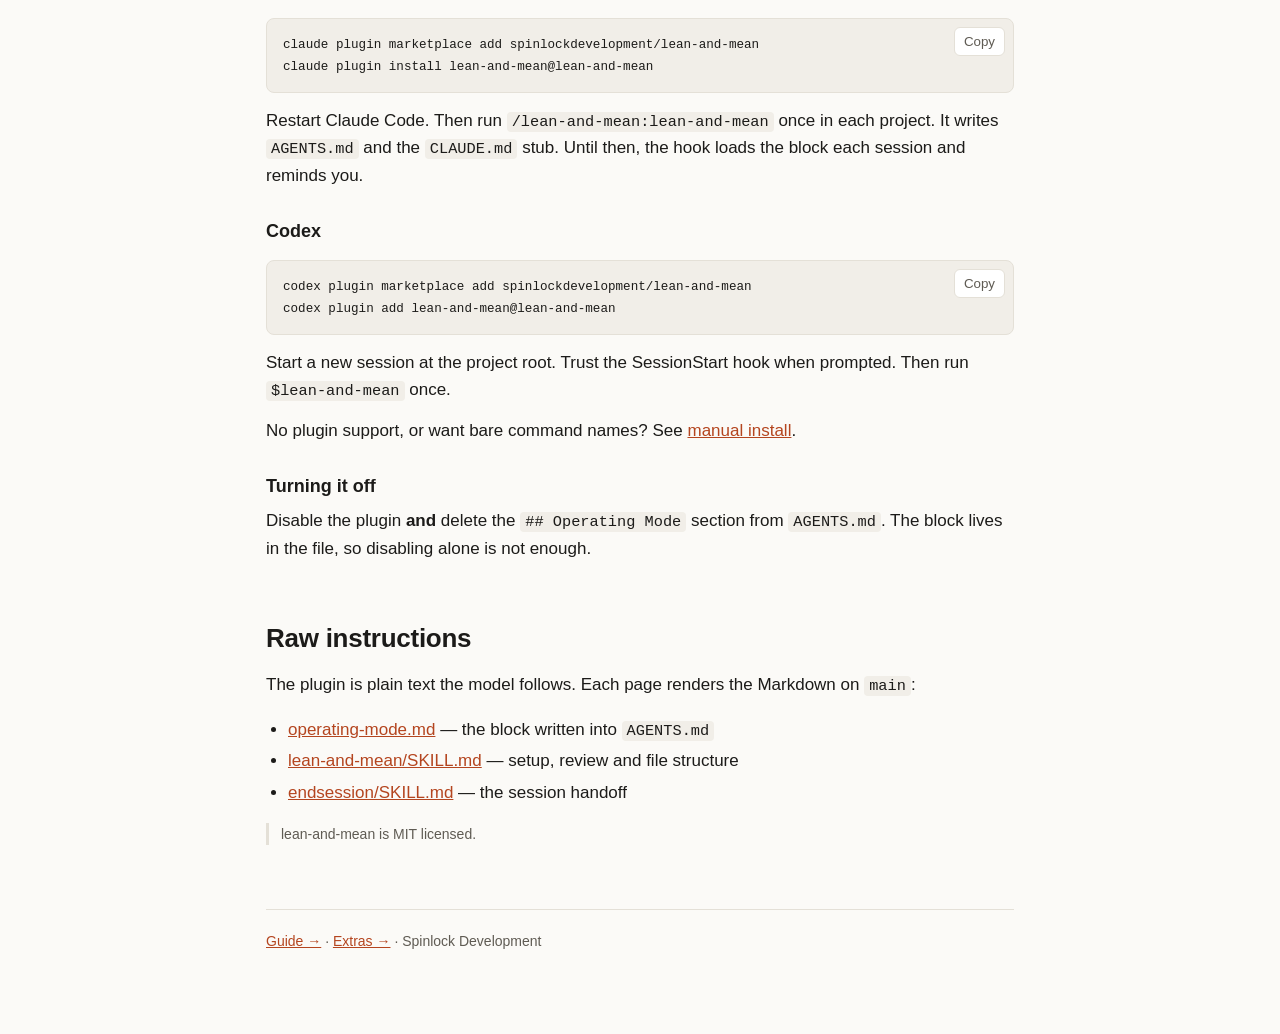
==== commit 0dfa2138: "Release 5.15.0: Session pane shows project, branch, context and limits The desktop Session pane now " ====
--- a/docs/index.html
+++ b/docs/index.html
@@ -92,7 +92,7 @@
 
 <h2 id="extras">Optional parts</h2>
 <div class="grid">
-  <div class="card"><h3><a href="guide.html#band">Session Status Mod</a></h3><p>A row above the Claude Code prompt (a side pane in the desktop app): a Cache Idle bar that counts up, End session button, the task list on desktop, auto <code>/endsession</code> at 5 minutes cache left, cold-cache question.</p></div>
+  <div class="card"><h3><a href="guide.html#band">Session Status Mod</a></h3><p>A row above the Claude Code prompt (a side pane in the desktop app): a Cache Idle bar that counts up, End session button; on desktop, project and branch, context and 5h/weekly limit bars, and the task list; auto <code>/endsession</code> at 5 minutes cache left, cold-cache question.</p></div>
   <div class="card"><h3><a href="guide.html#explainer">Explainer Agent</a></h3><p>A subagent that writes a local page with diagrams when an answer is too long for the terminal. It writes short Markdown; the <a href="explainer/">explainer kit</a> does the design.</p></div>
 </div>
 <p>Utilities, such as a status line, the Explainer Agent and the typesafe-ai skill, are on the <a href="extras.html">extras page</a>.</p>
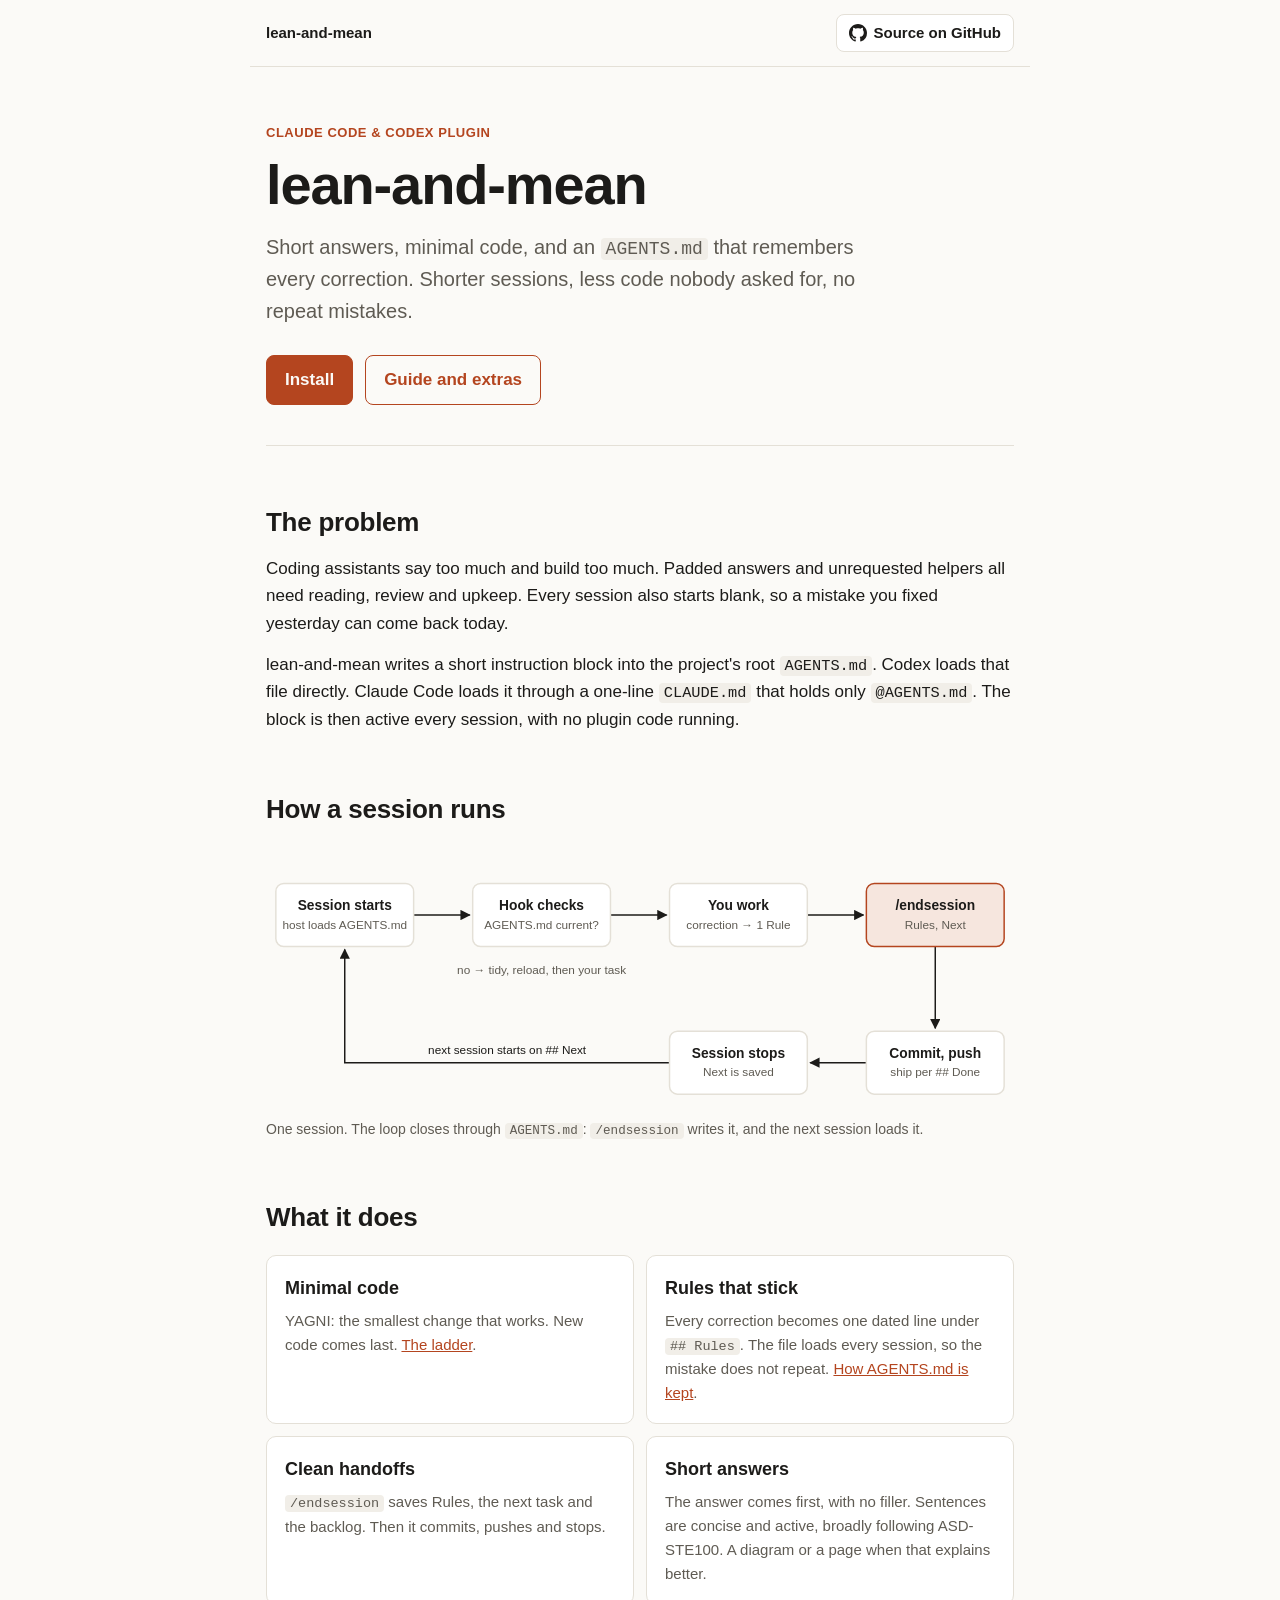
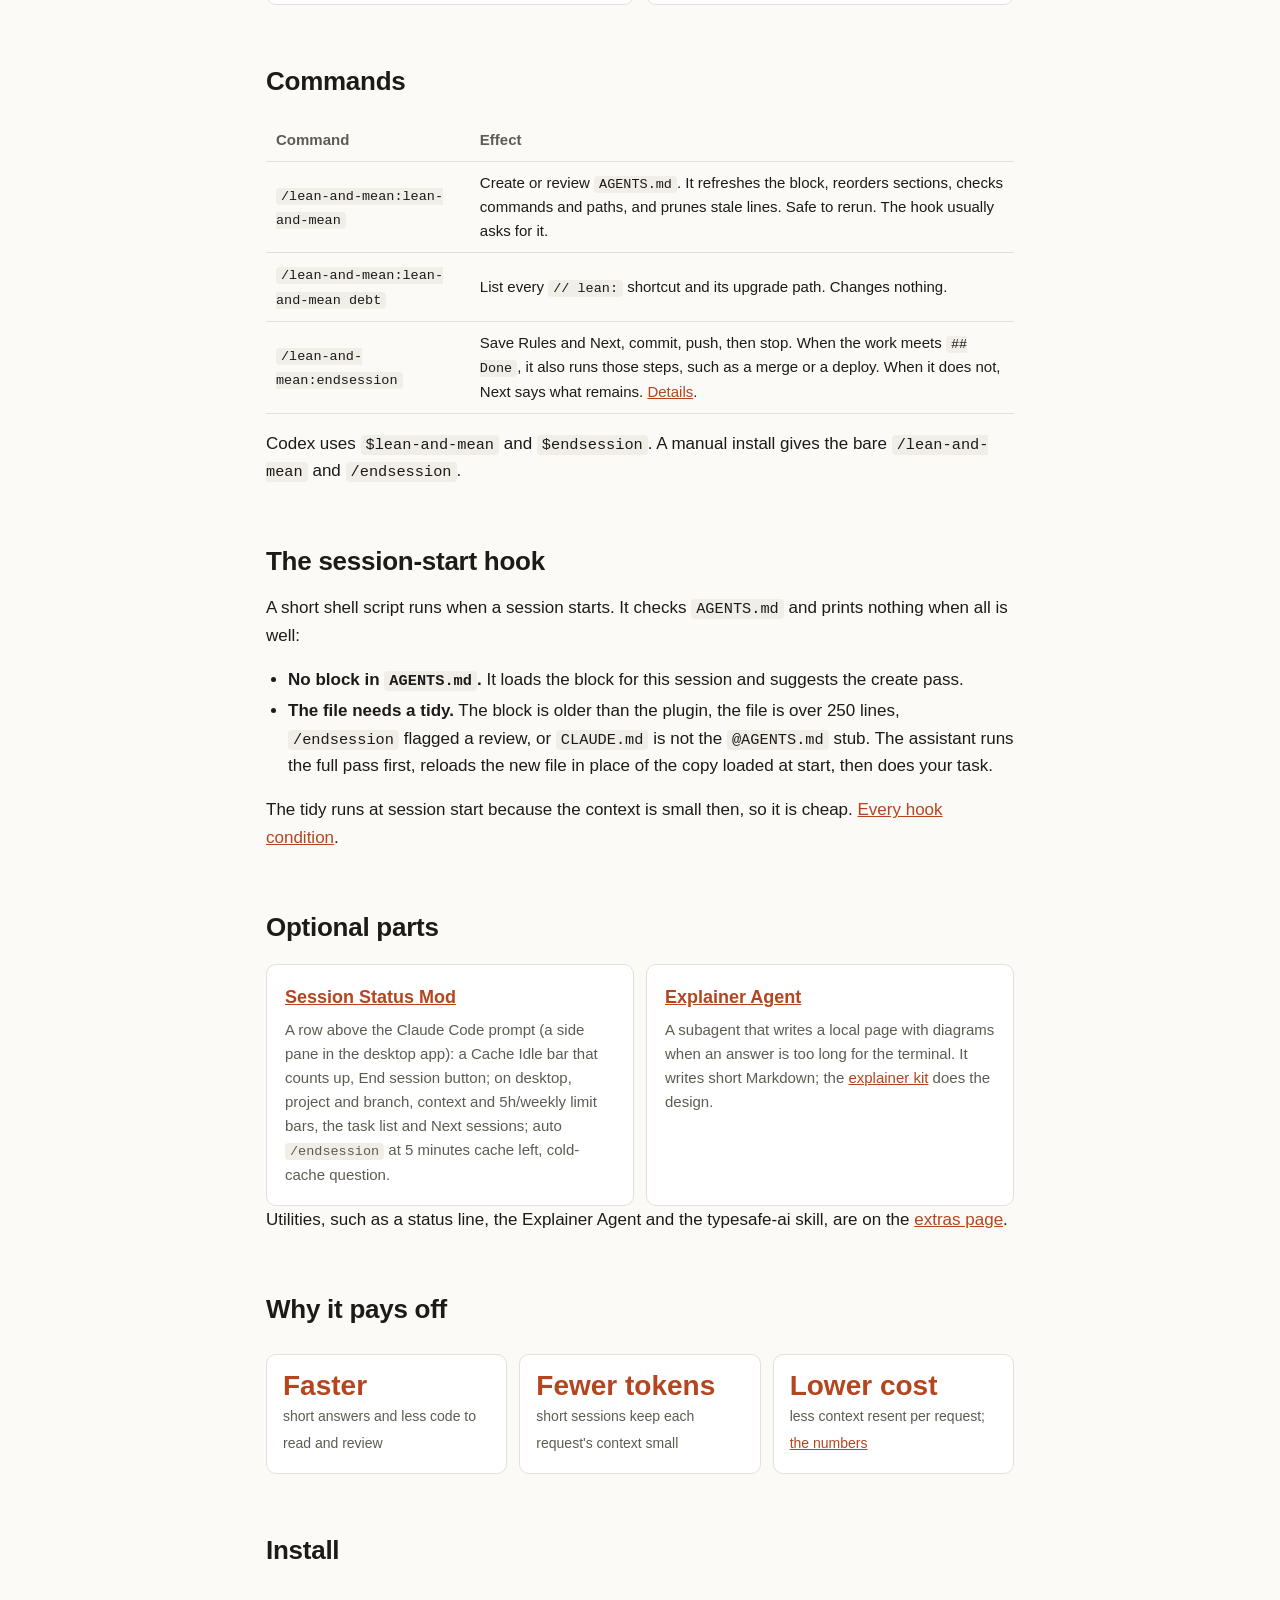
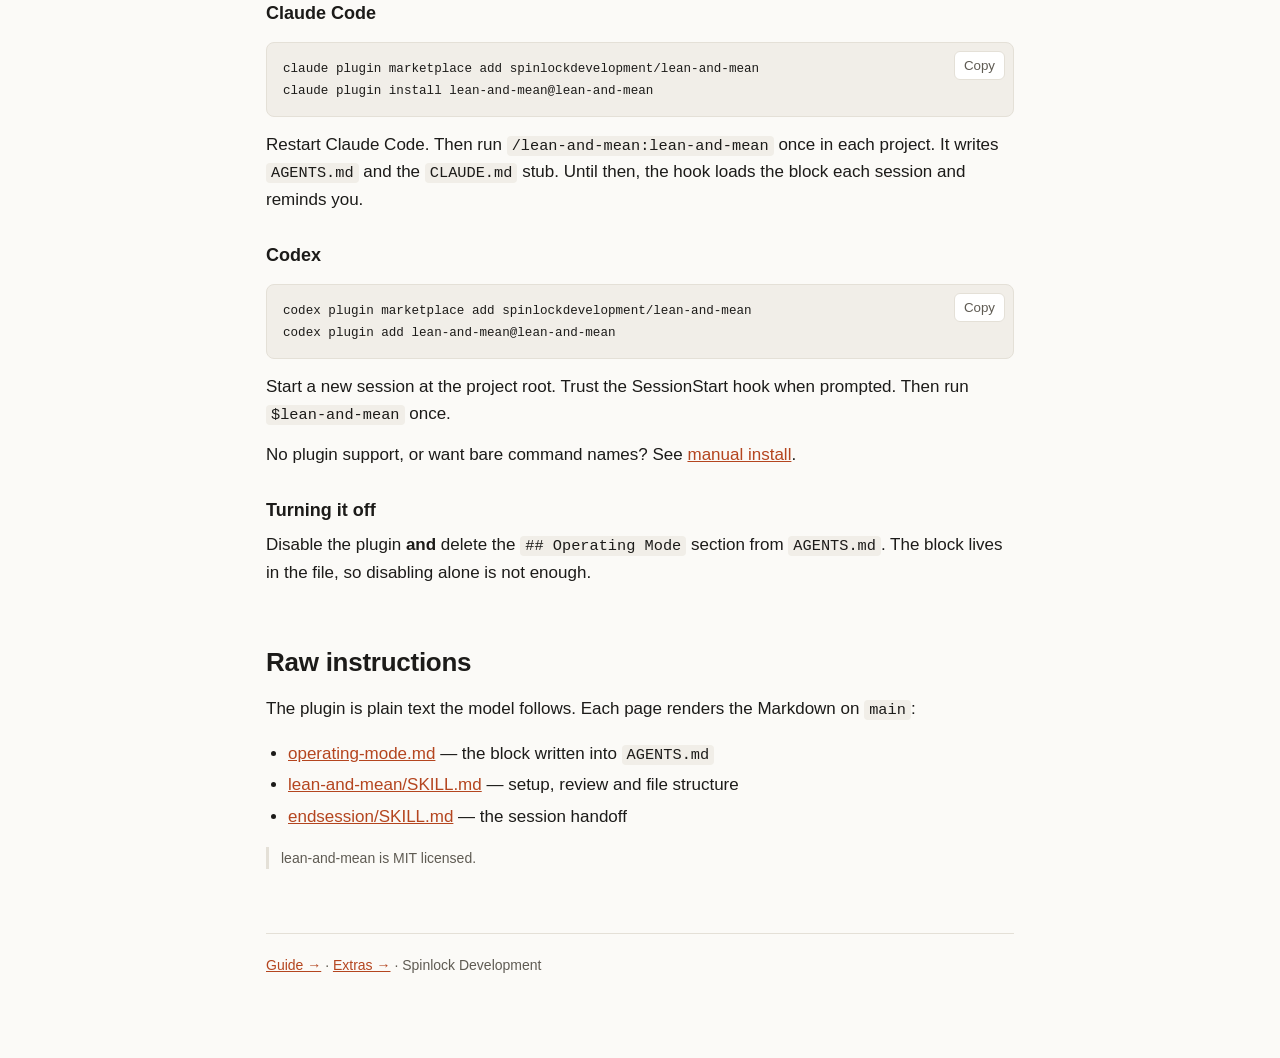
==== commit ee17476c: "Release 5.16.0: Session pane lists Next sessions, button reads End Session The desktop Session pane " ====
--- a/docs/index.html
+++ b/docs/index.html
@@ -92,7 +92,7 @@
 
 <h2 id="extras">Optional parts</h2>
 <div class="grid">
-  <div class="card"><h3><a href="guide.html#band">Session Status Mod</a></h3><p>A row above the Claude Code prompt (a side pane in the desktop app): a Cache Idle bar that counts up, End session button; on desktop, project and branch, context and 5h/weekly limit bars, and the task list; auto <code>/endsession</code> at 5 minutes cache left, cold-cache question.</p></div>
+  <div class="card"><h3><a href="guide.html#band">Session Status Mod</a></h3><p>A row above the Claude Code prompt (a side pane in the desktop app): a Cache Idle bar that counts up, End session button; on desktop, project and branch, context and 5h/weekly limit bars, the task list and Next sessions; auto <code>/endsession</code> at 5 minutes cache left, cold-cache question.</p></div>
   <div class="card"><h3><a href="guide.html#explainer">Explainer Agent</a></h3><p>A subagent that writes a local page with diagrams when an answer is too long for the terminal. It writes short Markdown; the <a href="explainer/">explainer kit</a> does the design.</p></div>
 </div>
 <p>Utilities, such as a status line, the Explainer Agent and the typesafe-ai skill, are on the <a href="extras.html">extras page</a>.</p>
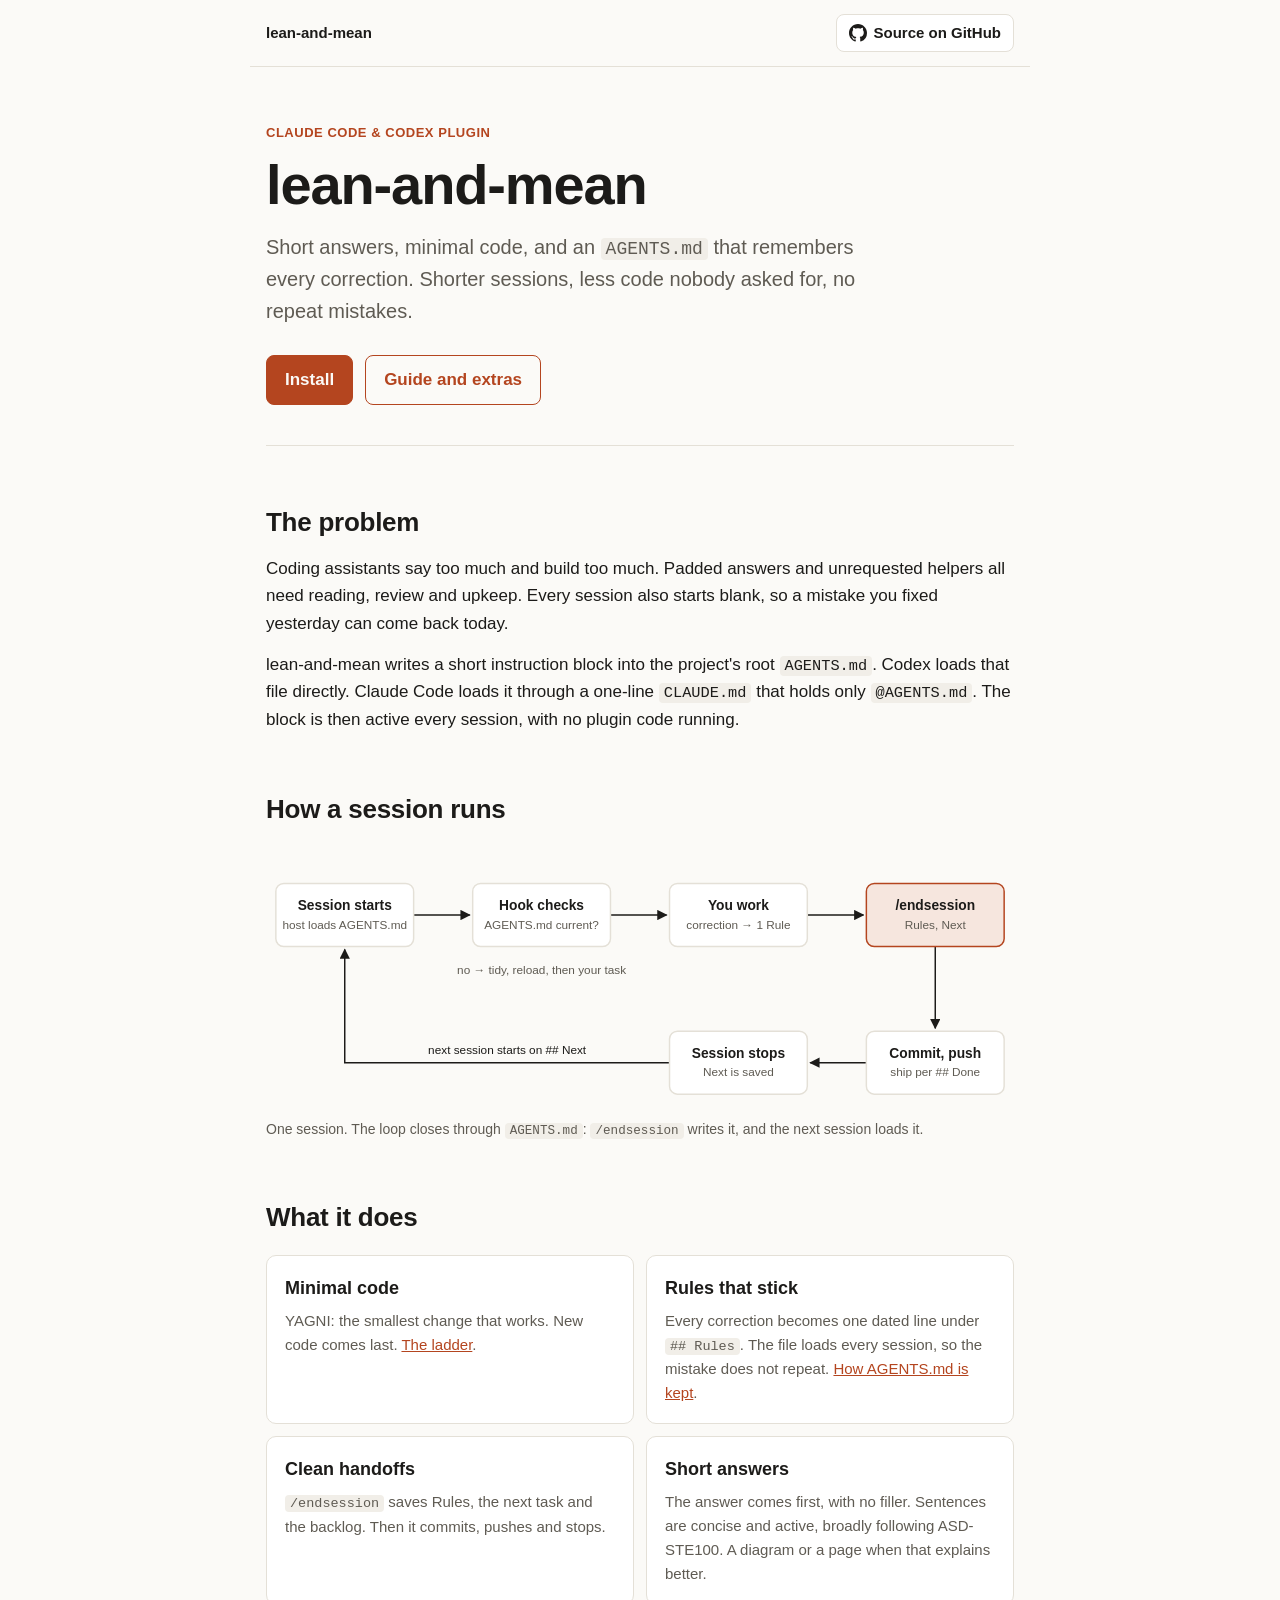
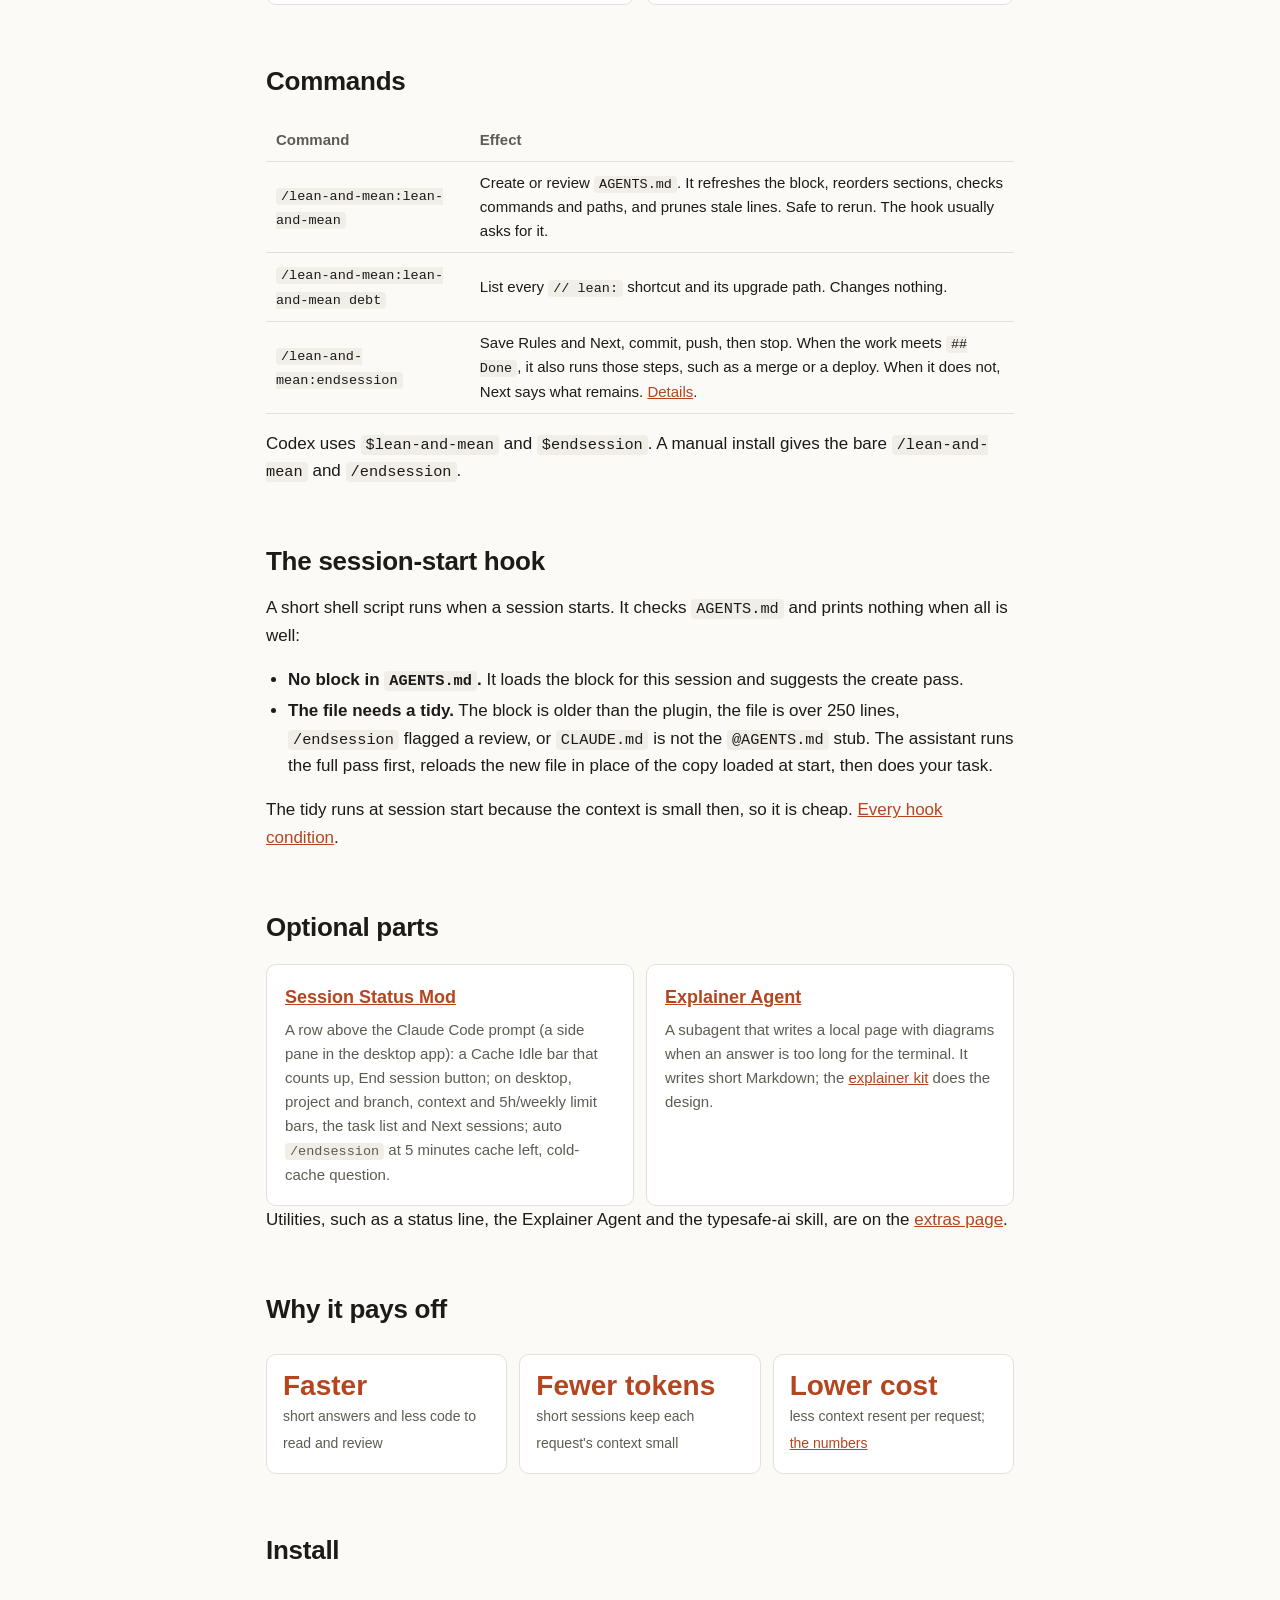
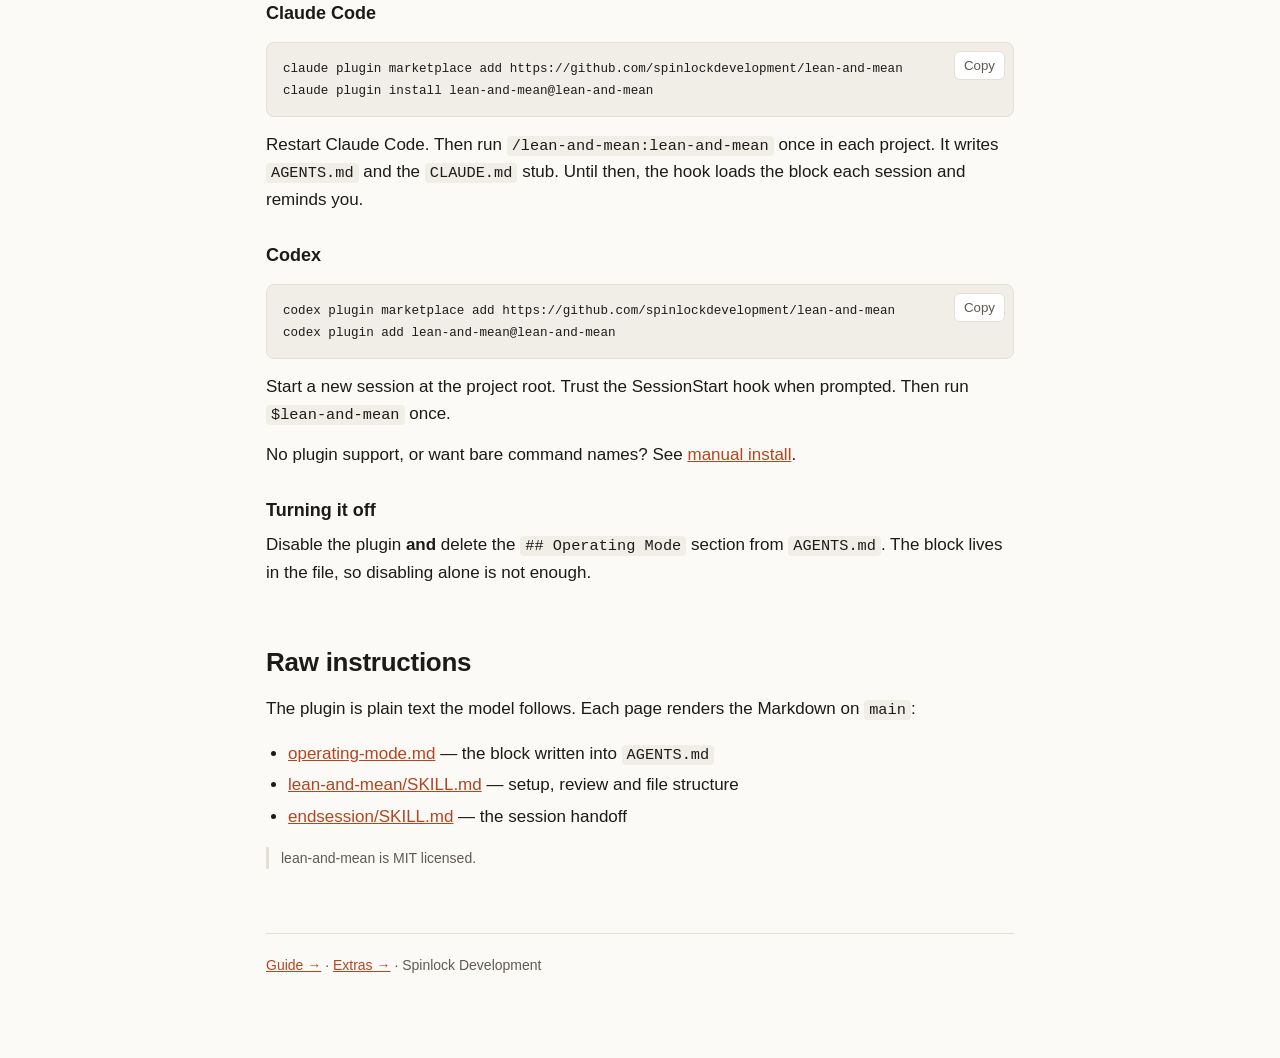
==== commit 0aefc465: "Package lean-and-mean for current Codex plugins and correct install docs Co-Authored-By: GPT-6 Astra" ====
--- a/docs/index.html
+++ b/docs/index.html
@@ -106,11 +106,11 @@
 
 <h2 id="install">Install</h2>
 <h3>Claude Code</h3>
-<pre><code>claude plugin marketplace add spinlockdevelopment/lean-and-mean
+<pre><code>claude plugin marketplace add https://github.com/spinlockdevelopment/lean-and-mean
 claude plugin install lean-and-mean@lean-and-mean</code></pre>
 <p>Restart Claude Code. Then run <code>/lean-and-mean:lean-and-mean</code> once in each project. It writes <code>AGENTS.md</code> and the <code>CLAUDE.md</code> stub. Until then, the hook loads the block each session and reminds you.</p>
 <h3>Codex</h3>
-<pre><code>codex plugin marketplace add spinlockdevelopment/lean-and-mean
+<pre><code>codex plugin marketplace add https://github.com/spinlockdevelopment/lean-and-mean
 codex plugin add lean-and-mean@lean-and-mean</code></pre>
 <p>Start a new session at the project root. Trust the SessionStart hook when prompted. Then run <code>$lean-and-mean</code> once.</p>
 <p>No plugin support, or want bare command names? See <a href="guide.html#manual">manual install</a>.</p>
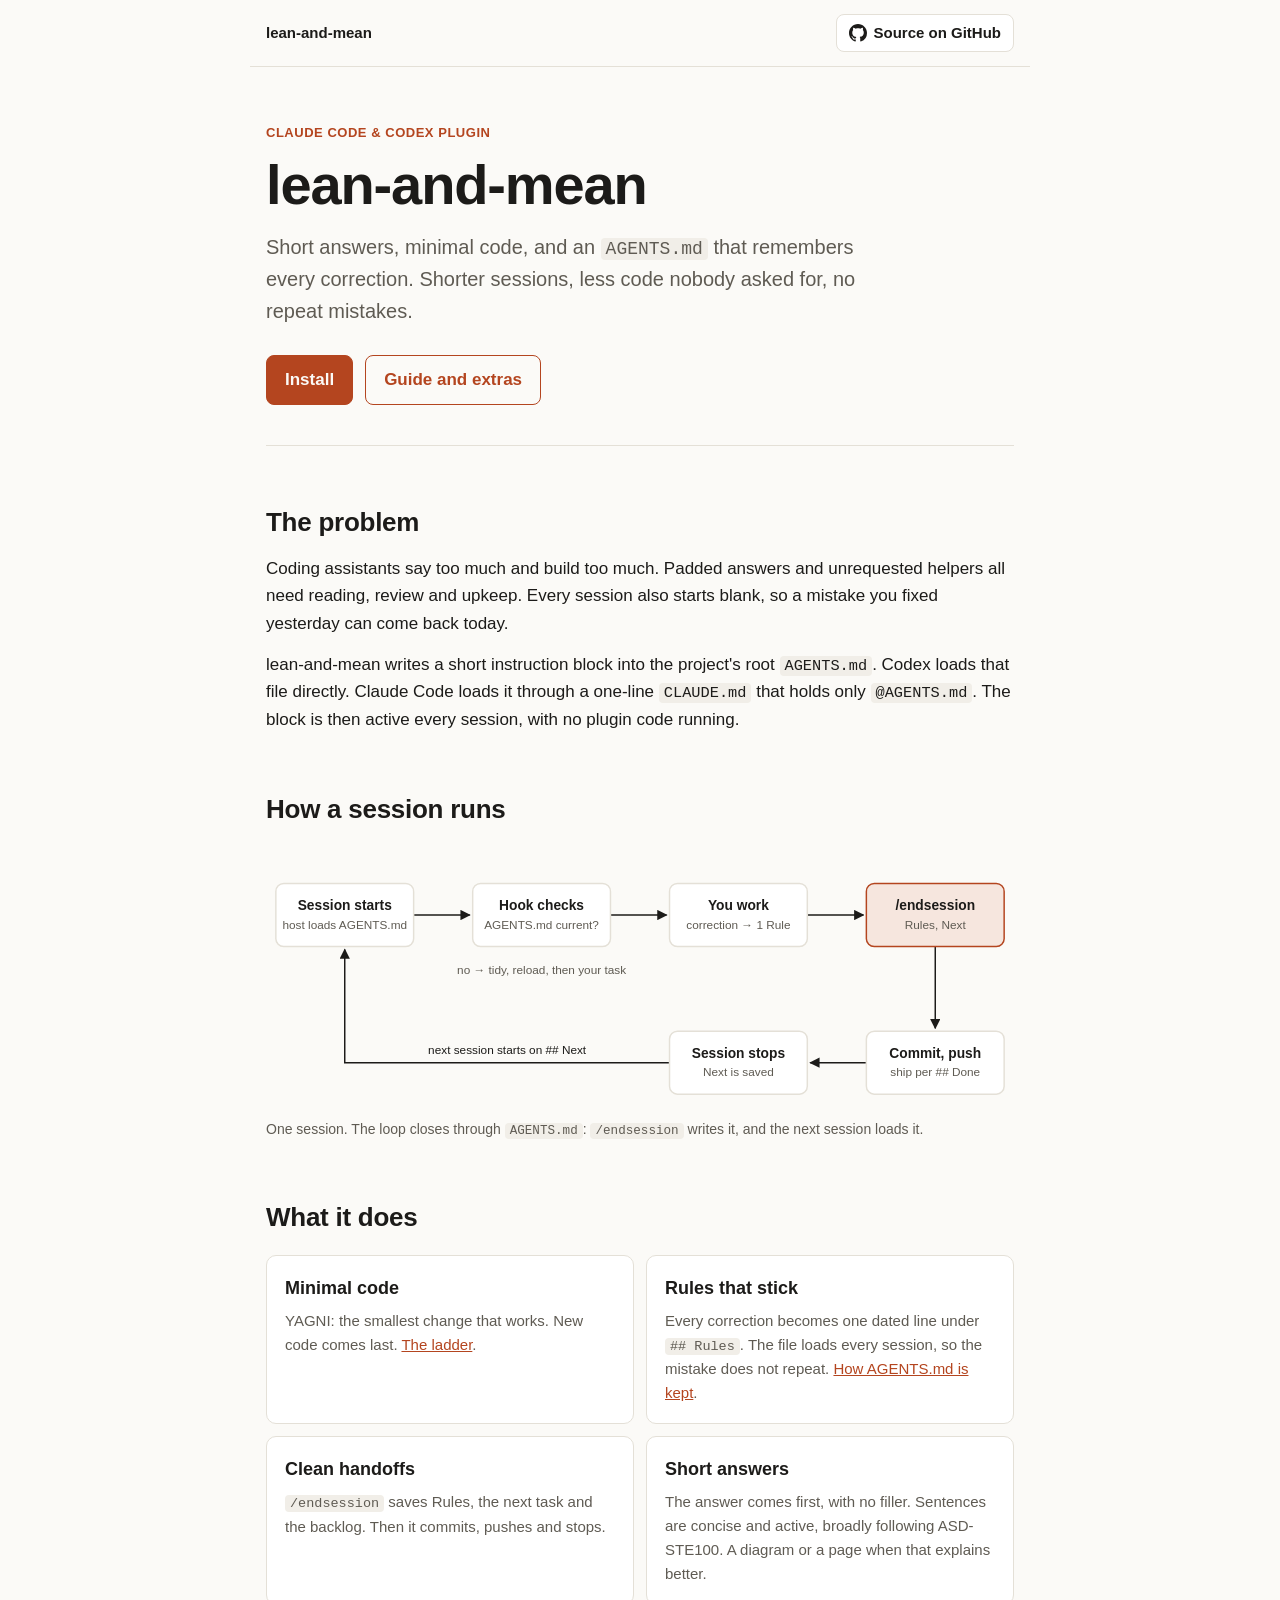
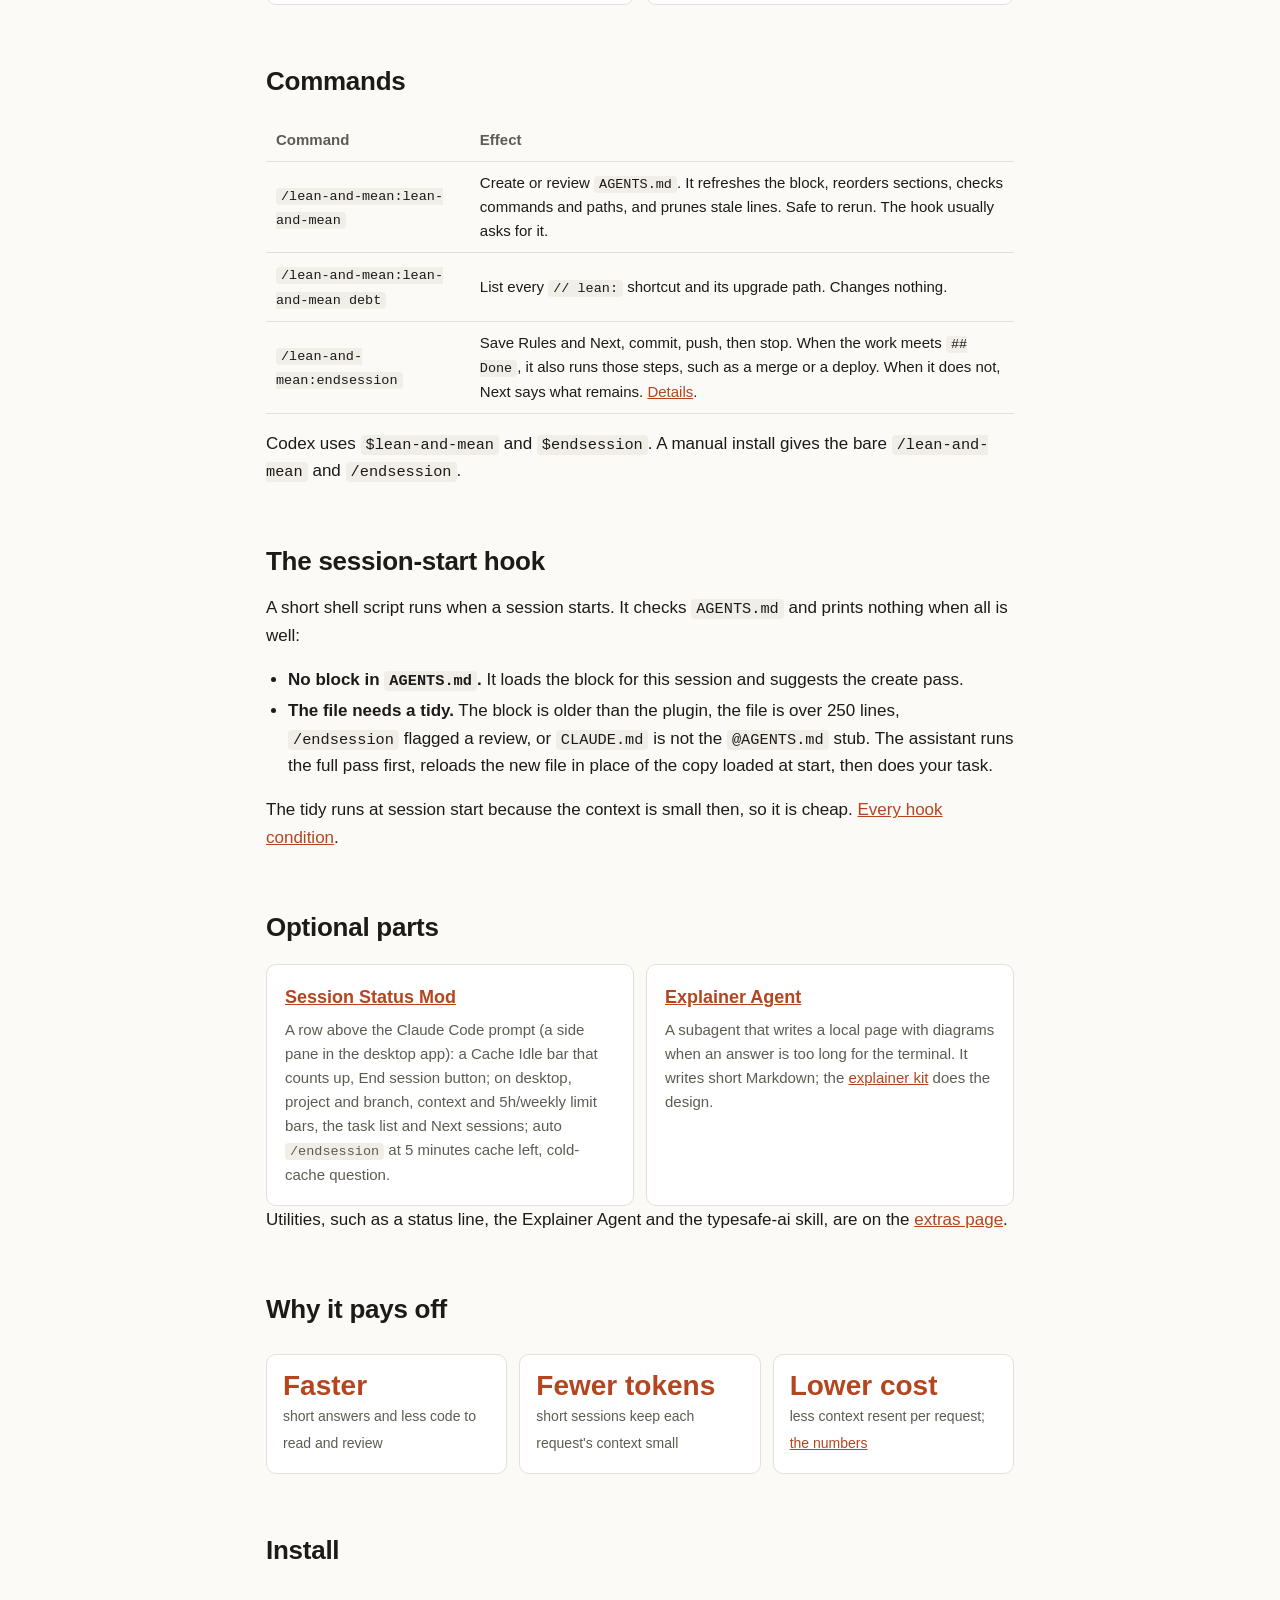
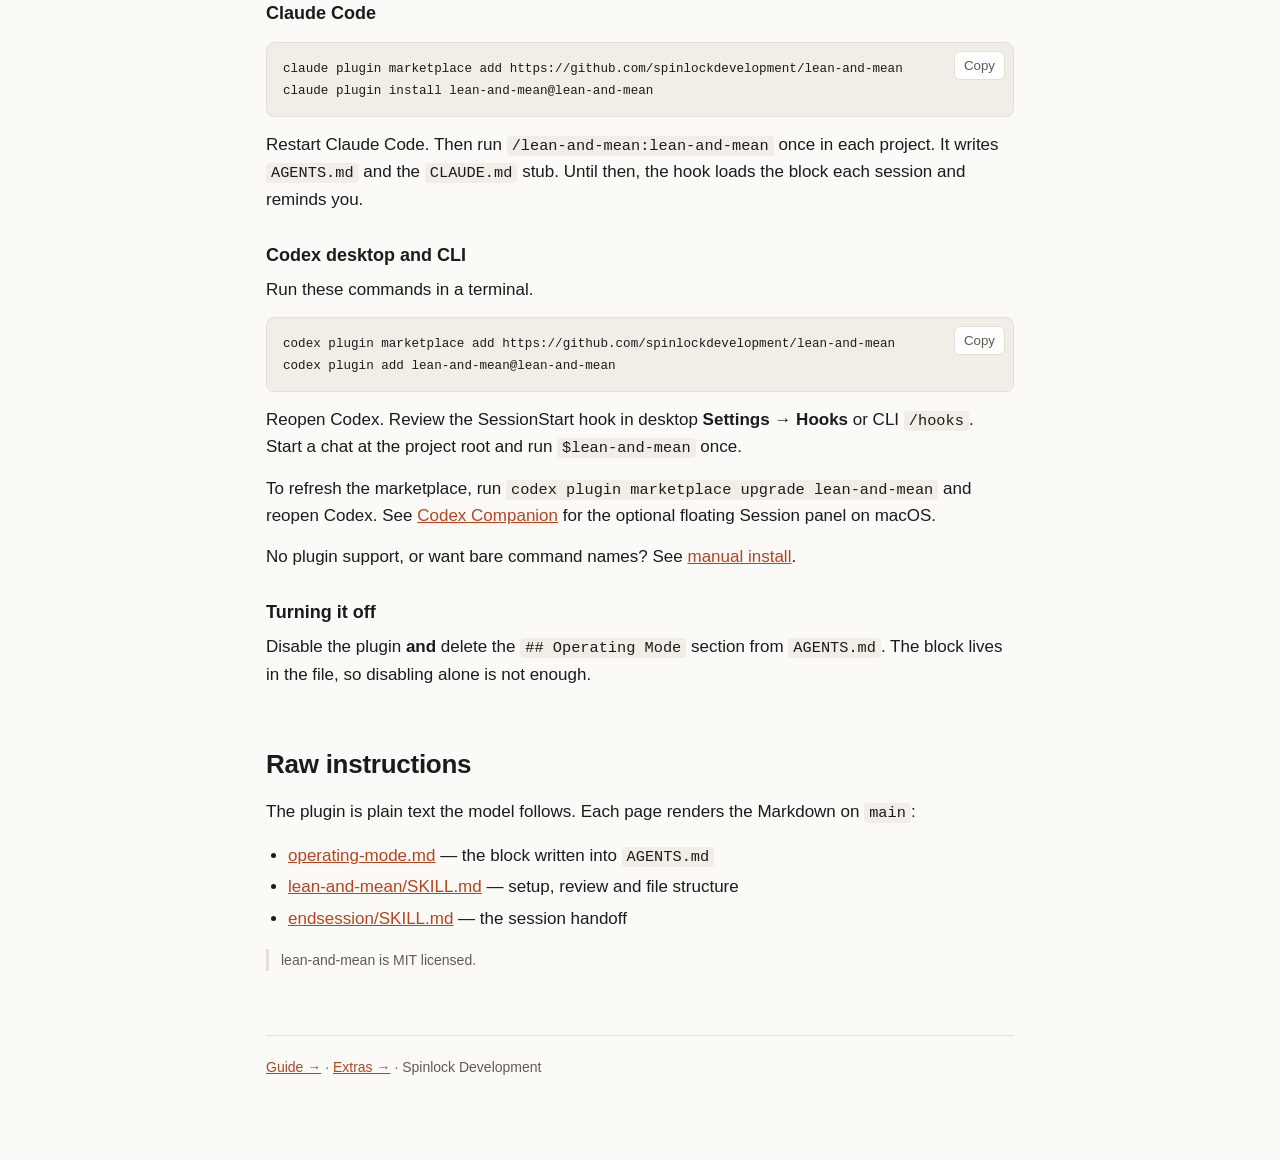
==== commit 3debf192: "Release 5.20.0 with the macOS Codex Companion and install docs Co-Authored-By: GPT-6 <noreply@openai" ====
--- a/docs/index.html
+++ b/docs/index.html
@@ -109,10 +109,12 @@
 <pre><code>claude plugin marketplace add https://github.com/spinlockdevelopment/lean-and-mean
 claude plugin install lean-and-mean@lean-and-mean</code></pre>
 <p>Restart Claude Code. Then run <code>/lean-and-mean:lean-and-mean</code> once in each project. It writes <code>AGENTS.md</code> and the <code>CLAUDE.md</code> stub. Until then, the hook loads the block each session and reminds you.</p>
-<h3>Codex</h3>
+<h3>Codex desktop and CLI</h3>
+<p>Run these commands in a terminal.</p>
 <pre><code>codex plugin marketplace add https://github.com/spinlockdevelopment/lean-and-mean
 codex plugin add lean-and-mean@lean-and-mean</code></pre>
-<p>Start a new session at the project root. Trust the SessionStart hook when prompted. Then run <code>$lean-and-mean</code> once.</p>
+<p>Reopen Codex. Review the SessionStart hook in desktop <b>Settings → Hooks</b> or CLI <code>/hooks</code>. Start a chat at the project root and run <code>$lean-and-mean</code> once.</p>
+<p>To refresh the marketplace, run <code>codex plugin marketplace upgrade lean-and-mean</code> and reopen Codex. See <a href="extras.html#codex-companion">Codex Companion</a> for the optional floating Session panel on macOS.</p>
 <p>No plugin support, or want bare command names? See <a href="guide.html#manual">manual install</a>.</p>
 
 <h3>Turning it off</h3>
